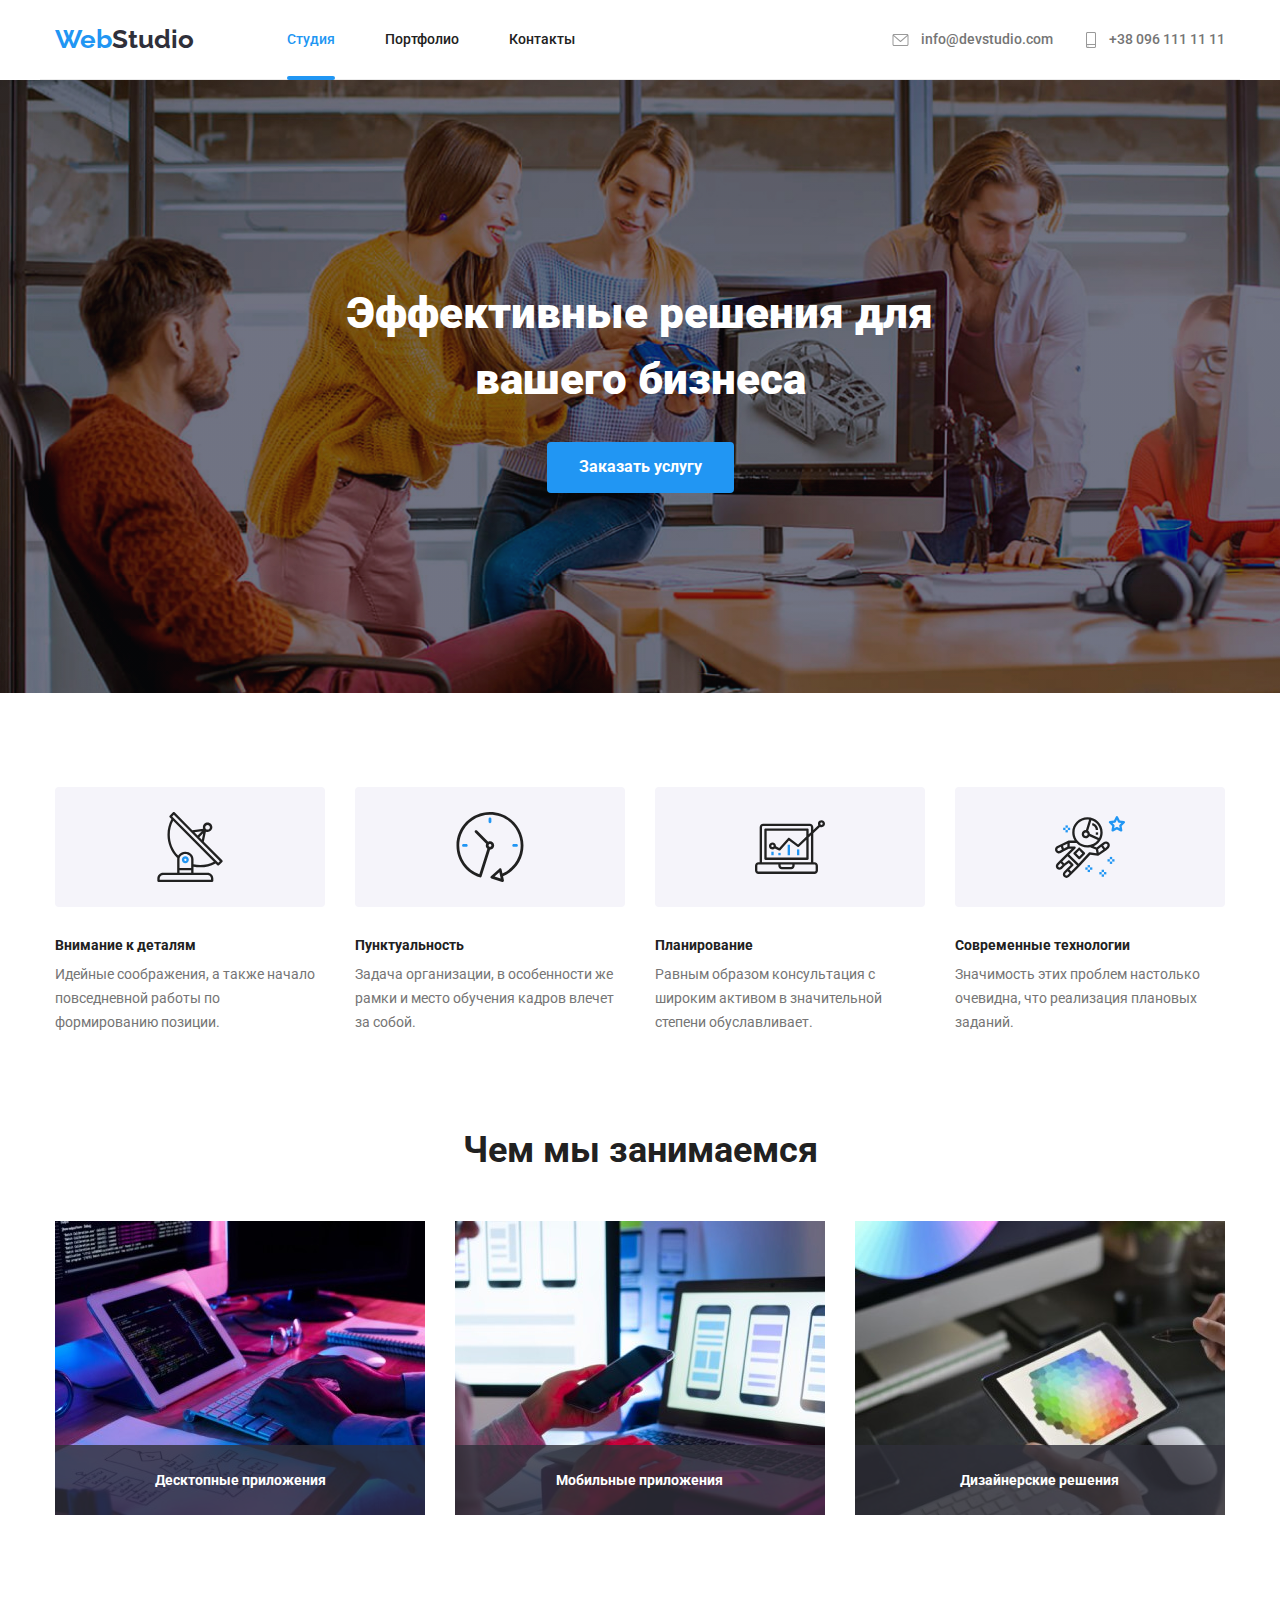
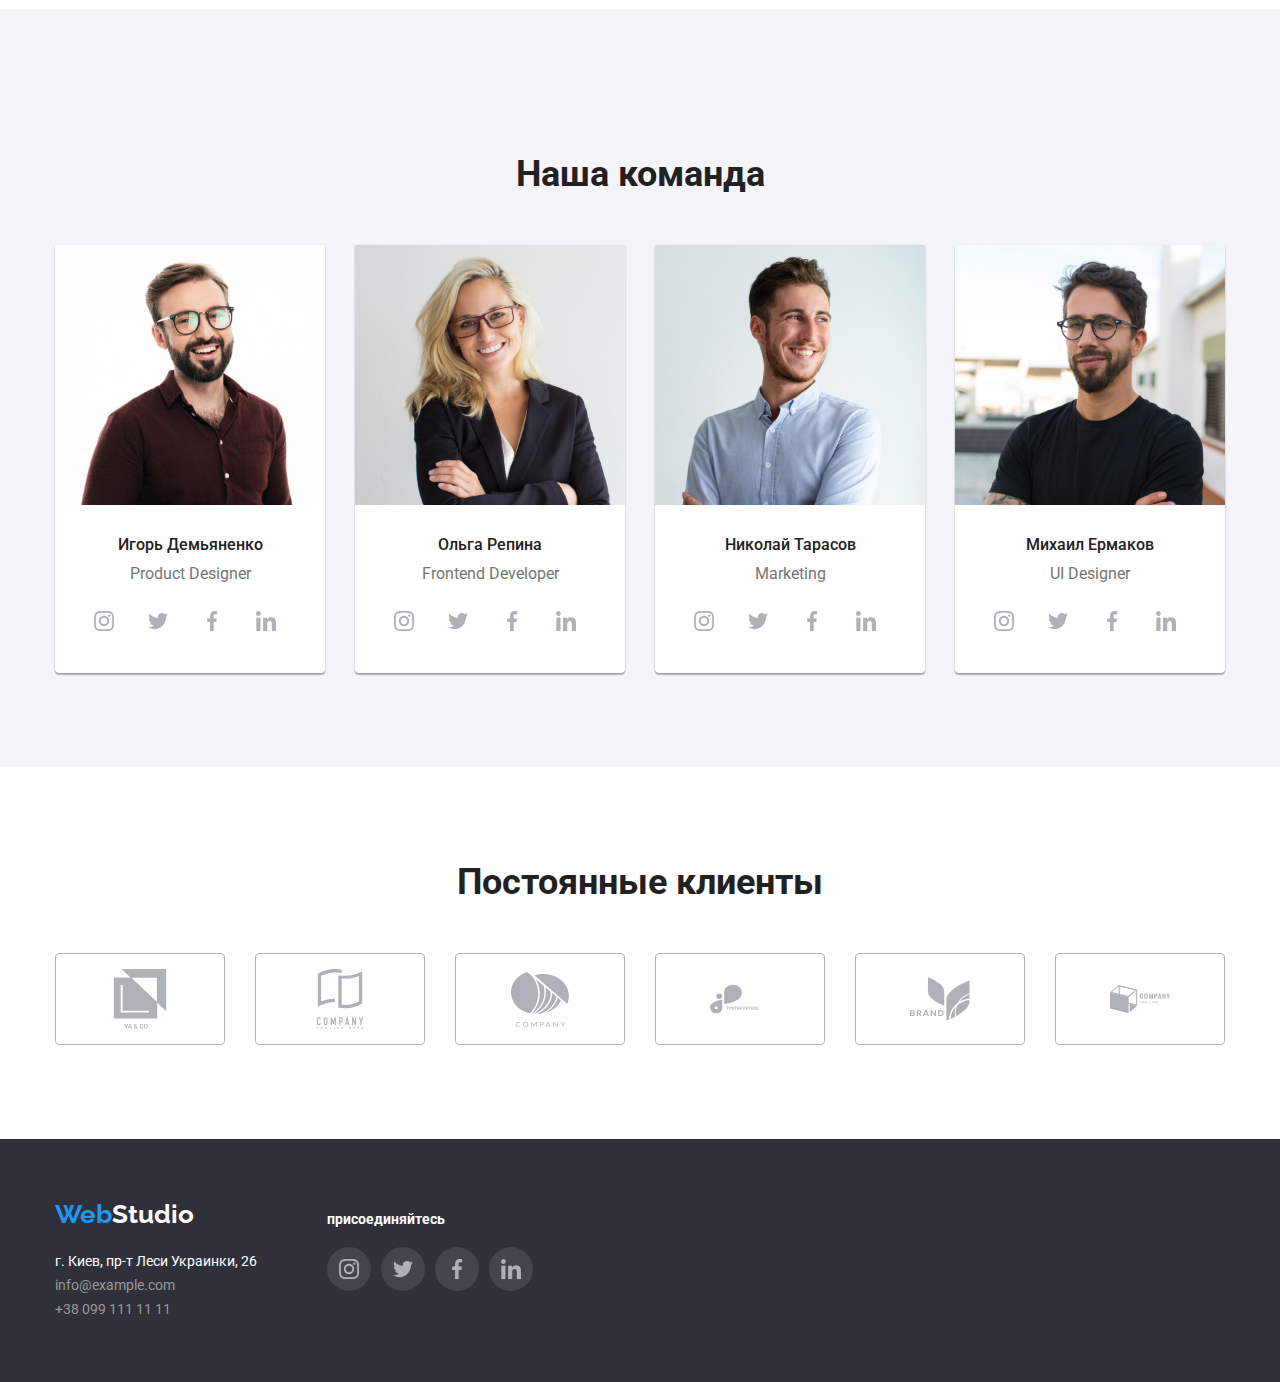
==== index.html @ a68cfd3f "I'm down" ====
<!DOCTYPE html>
<html lang="ru">
  <head>
    <title>WebStudio</title>
    <meta charset="utf-8" />
    <link
      href="https://fonts.googleapis.com/css2?family=Raleway:wght@700&family=Roboto:wght@400;500;700;900&display=swap"
      rel="stylesheet"
    />
    <link
      rel="stylesheet"
      href="https://cdnjs.cloudflare.com/ajax/libs/modern-normalize/1.1.0/modern-normalize.css"
      integrity="sha512-Y0MM+V6ymRKN2zStTqzQ227DWhhp4Mzdo6gnlRnuaNCbc+YN/ZH0sBCLTM4M0oSy9c9VKiCvd4Jk44aCLrNS5Q=="
      crossorigin="anonymous"
      referrerpolicy="no-referrer"
    />
    <link rel="stylesheet" href="css/styles.css" />
  </head>
  <body>
    <header>
      <div class="container header-bot-line">
        <div class="header-top-container">
          <a href="index.html" class="header-top-logo"
            ><span class="logo1">Web</span><span class="logo2">Studio</span></a
          >
          <nav class="header-top-nav">
            <ul class="menu-box center">
              <li class="menu-pad">
                <a href="index.html" class="menu2">Студия</a>
              </li>
              <li class="menu-pad">
                <a href="portfolio.html" class="menu1">Портфолио</a>
              </li>
              <li class="menu-pad">
                <a href="3.html" class="menu1">Контакты</a>
              </li>
            </ul>
          </nav>
          <div class="header-con">
            <a href=" " class="contact1 contact-pos">
              <svg class="mail-icon" width="21px" height="16px">
                <use href="./images/sprite.svg#envelope"></use>
              </svg>
              info@devstudio.com</a
            >
            <a href=" " class="contact1">
              <svg class="mail-icon" width="16px" height="24px">
                <use href="./images/sprite.svg#smartphone"></use>
              </svg>
              +38 096 111 11 11</a
            >
          </div>
        </div>
      </div>
    </header>
    <main>
      <section class="section title-bg">
        <div class="container">
          <div class="title-box center">
            <h1 class="title">Эффективные решения для вашего бизнеса</h1>
            <button type="button" class="button1" data-modal-open>
              Заказать услугу
            </button>
          </div>
        </div>
      </section>
      <section class="section feature-section">
        <div class="container">
          <ul class="feature-box center">
            <li class="feature">
              <div class="feature-icon-box">
                <svg class="feature-icon">
                  <use href="./images/sprite.svg#antenna"></use>
                </svg>
              </div>
              <h3 class="feature-title">Внимание к деталям</h3>
              <p class="feature-subtitle">
                Идейные соображения, а также начало повседневной работы по
                формированию позиции.
              </p>
            </li>
            <li class="feature">
              <div class="feature-icon-box">
                <svg class="feature-icon">
                  <use href="./images/sprite.svg#clock"></use>
                </svg>
              </div>
              <h3 class="feature-title">Пунктуальность</h3>
              <p class="feature-subtitle">
                Задача организации, в особенности же рамки и место обучения
                кадров влечет за собой.
              </p>
            </li>
            <li class="feature">
              <div class="feature-icon-box">
                <svg class="feature-icon">
                  <use href="./images/sprite.svg#diagram"></use>
                </svg>
              </div>
              <h3 class="feature-title">Планирование</h3>
              <p class="feature-subtitle">
                Равным образом консультация с широким активом в значительной
                степени обуславливает.
              </p>
            </li>
            <li class="feature">
              <div class="feature-icon-box">
                <svg class="feature-icon">
                  <use href="./images/sprite.svg#astronaut"></use>
                </svg>
              </div>
              <h3 class="feature-title">Современные технологии</h3>
              <p class="feature-subtitle">
                Значимость этих проблем настолько очевидна, что реализация
                плановых заданий.
              </p>
            </li>
          </ul>
        </div>
      </section>
      <section class="section subject-section">
        <div class="container">
          <h2 class="subject">Чем мы занимаемся</h2>
          <ul class="subject-box center">
            <li class="subject-img">
              <img
                src="images/programer.jpg"
                class="subject-size"
                alt="close up image programer working his desk office"
              />
              <div class="subject-img-box">
                <h3 class="subject-img-name">Десктопные приложения</h3>
              </div>
            </li>
            <li class="subject-img">
              <img
                src="images/interface.jpg"
                class="subject-size"
                alt="web ui designers are developing application smartphones team creators is working interface mobile phones"
              />
              <div class="subject-img-box">
                <h3 class="subject-img-name">Мобильные приложения</h3>
              </div>
            </li>
            <li class="subject-img">
              <img
                src="images/tablet.jpg"
                class="subject-size"
                alt="creative artist web design with working colour selection graphic tablet"
              />
              <div class="subject-img-box">
                <h3 class="subject-img-name">Дизайнерские решения</h3>
              </div>
            </li>
          </ul>
        </div>
      </section>
      <section class="section team-bg">
        <div class="container">
          <h2 class="title-team">Наша команда</h2>
          <ul class="team-box">
            <li class="team">
              <img
                src="images/product.jpg"
                width="270"
                height="260"
                alt="Product Designer"
              />
              <div class="team-text-position">
                <h3 class="team-title">Игорь Демьяненко</h3>
                <p class="team-subtitle">Product Designer</p>
                <ul class="team-a-position">
                  <li>
                    <a href="" class="team-a-border">
                      <svg class="team-a-icon" width="20px" height="20px">
                        <use href="./images/sprite.svg#instagram"></use>
                      </svg>
                    </a>
                  </li>
                  <li>
                    <a href="" class="team-a-border">
                      <svg class="team-a-icon" width="20px" height="20px">
                        <use href="./images/sprite.svg#twitter"></use>
                      </svg>
                    </a>
                  </li>
                  <li>
                    <a href="" class="team-a-border">
                      <svg class="team-a-icon" width="20px" height="20px">
                        <use href="./images/sprite.svg#facebook"></use>
                      </svg>
                    </a>
                  </li>
                  <li>
                    <a href="" class="team-a-border">
                      <svg class="team-a-icon" width="20px" height="20px">
                        <use href="./images/sprite.svg#linkedin"></use>
                      </svg>
                    </a>
                  </li>
                </ul>
              </div>
            </li>
            <li class="team">
              <img
                src="images/developer.jpg"
                width="270"
                height="260"
                alt="Frontend Developer"
              />
              <div class="team-text-position">
                <h3 class="team-title">Ольга Репина</h3>
                <p class="team-subtitle">Frontend Developer</p>
                <ul class="team-a-position">
                  <li>
                    <a href="" class="team-a-border">
                      <svg class="team-a-icon" width="20px" height="20px">
                        <use href="./images/sprite.svg#instagram"></use>
                      </svg>
                    </a>
                  </li>
                  <li>
                    <a href="" class="team-a-border">
                      <svg class="team-a-icon" width="20px" height="20px">
                        <use href="./images/sprite.svg#twitter"></use>
                      </svg>
                    </a>
                  </li>
                  <li>
                    <a href="" class="team-a-border">
                      <svg class="team-a-icon" width="20px" height="20px">
                        <use href="./images/sprite.svg#facebook"></use>
                      </svg>
                    </a>
                  </li>
                  <li>
                    <a href="" class="team-a-border">
                      <svg class="team-a-icon" width="20px" height="20px">
                        <use href="./images/sprite.svg#linkedin"></use>
                      </svg>
                    </a>
                  </li>
                </ul>
              </div>
            </li>
            <li class="team">
              <img
                src="images/marketing.jpg"
                width="270"
                height="260"
                alt="Marketing"
              />
              <div class="team-text-position">
                <h3 class="team-title">Николай Тарасов</h3>
                <p class="team-subtitle">Marketing</p>
                <ul class="team-a-position">
                  <li>
                    <a href="" class="team-a-border">
                      <svg class="team-a-icon" width="20px" height="20px">
                        <use href="./images/sprite.svg#instagram"></use>
                      </svg>
                    </a>
                  </li>
                  <li>
                    <a href="" class="team-a-border">
                      <svg class="team-a-icon" width="20px" height="20px">
                        <use href="./images/sprite.svg#twitter"></use>
                      </svg>
                    </a>
                  </li>
                  <li>
                    <a href="" class="team-a-border">
                      <svg class="team-a-icon" width="20px" height="20px">
                        <use href="./images/sprite.svg#facebook"></use>
                      </svg>
                    </a>
                  </li>
                  <li>
                    <a href="" class="team-a-border">
                      <svg class="team-a-icon" width="20px" height="20px">
                        <use href="./images/sprite.svg#linkedin"></use>
                      </svg>
                    </a>
                  </li>
                </ul>
              </div>
            </li>
            <li class="team">
              <img
                src="images/designer.jpg"
                width="270"
                height="260"
                alt="UI Designer"
              />
              <div class="team-text-position">
                <h3 class="team-title">Михаил Ермаков</h3>
                <p class="team-subtitle">UI Designer</p>
                <ul class="team-a-position">
                  <li>
                    <a href="" class="team-a-border">
                      <svg class="team-a-icon" width="20px" height="20px">
                        <use href="./images/sprite.svg#instagram"></use>
                      </svg>
                    </a>
                  </li>
                  <li>
                    <a href="" class="team-a-border">
                      <svg class="team-a-icon" width="20px" height="20px">
                        <use href="./images/sprite.svg#twitter"></use>
                      </svg>
                    </a>
                  </li>
                  <li>
                    <a href="" class="team-a-border">
                      <svg class="team-a-icon" width="20px" height="20px">
                        <use href="./images/sprite.svg#facebook"></use>
                      </svg>
                    </a>
                  </li>
                  <li>
                    <a href="" class="team-a-border">
                      <svg class="team-a-icon" width="20px" height="20px">
                        <use href="./images/sprite.svg#linkedin"></use>
                      </svg>
                    </a>
                  </li>
                </ul>
              </div>
            </li>
          </ul>
        </div>
      </section>
      <section class="section">
        <div class="container">
          <h2 class="client-title">Постоянные клиенты</h2>
          <ul class="client-a-position">
            <li>
              <a href="" class="client-a-border">
                <svg class="client-a-icon" width="106px" height="60px">
                  <use href="./images/sprite.svg#ya"></use>
                </svg>
              </a>
            </li>
            <li>
              <a href="" class="client-a-border">
                <svg class="client-a-icon" width="106px" height="60px">
                  <use href="./images/sprite.svg#tagline-here"></use>
                </svg>
              </a>
            </li>
            <li>
              <a href="" class="client-a-border">
                <svg class="client-a-icon" width="106px" height="60px">
                  <use href="./images/sprite.svg#company"></use>
                </svg>
              </a>
            </li>
            <li>
              <a href="" class="client-a-border">
                <svg class="client-a-icon" width="106px" height="60px">
                  <use href="./images/sprite.svg#foster"></use>
                </svg>
              </a>
            </li>
            <li>
              <a href="" class="client-a-border">
                <svg class="client-a-icon" width="106px" height="60px">
                  <use href="./images/sprite.svg#brand"></use>
                </svg>
              </a>
            </li>
            <li>
              <a href="" class="client-a-border">
                <svg class="client-a-icon" width="106px" height="60px">
                  <use href="./images/sprite.svg#tagline"></use>
                </svg>
              </a>
            </li>
          </ul>
        </div>
      </section>
    </main>
    <footer>
      <div class="container">
        <div class="footer-bot-container">
          <div class="footerl-logo-adre">
            <a href="index.html" class="footer-bot-logo"
              ><span class="logo3">Web</span
              ><span class="logo4">Studio</span></a
            >
            <address class="address">
              <p>г. Киев, пр-т Леси Украинки, 26</p>
              <a href=" " class="contact2" lang="eu">info@example.com</a>
              <a href=" " class="contact2">+38 099 111 11 11</a>
            </address>
          </div>
          <div class="fopter-social">
            <h2 class="footer-social-head">присоединяйтесь</h2>
            <ul class="footer-social-position">
              <li>
                <a href="" class="footer-social-border">
                  <svg class="footer-social-icon" width="20px" height="20px">
                    <use href="./images/sprite.svg#instagram"></use>
                  </svg>
                </a>
              </li>
              <li>
                <a href="" class="footer-social-border">
                  <svg class="footer-social-icon" width="20px" height="20px">
                    <use href="./images/sprite.svg#twitter"></use>
                  </svg>
                </a>
              </li>
              <li>
                <a href="" class="footer-social-border">
                  <svg class="footer-social-icon" width="20px" height="20px">
                    <use href="./images/sprite.svg#facebook"></use>
                  </svg>
                </a>
              </li>
              <li>
                <a href="" class="footer-social-border">
                  <svg class="footer-social-icon" width="20px" height="20px">
                    <use href="./images/sprite.svg#linkedin"></use>
                  </svg>
                </a>
              </li>
            </ul>
          </div>
        </div>
      </div>
    </footer>
    <div class="backdrop is-hidden" data-modal>
      <div class="modal">
        <button type="button" class="close-btn" data-modal-close>
          <svg width="18" height="18">
            <use href="./images/sprite.svg#close-icon"></use>
          </svg>
        </button>
      </div>
    </div>

    <script src="./js/modal.js"></script>
  </body>
</html>
---- css/styles.css ----
/* ===================START GLOBAL============================================================================ */
:root {
  --normal-color: #212121;
  --description-color: #757575;
  --active-1-color: #2196f3;
  --active-2-color: #188ce8;
  --background-color: #2f303a;
  --contact-color: #999999;
  --white-text-color: #ffffff;
  --top-line-color: #ececec;
  --bg-team-color: #f5f4fa;
  --bg-card-port-color: solid #eeeeee;
  --icon-color-1: #afb1b8;
  --icon-color-2: rgba(255, 255, 255, 0.1);
}

.container {
  width: 1200px;
  padding-left: 15px;
  padding-right: 15px;
  margin-left: auto;
  margin-right: auto;
}

.sprite-color {
  fill: var(--active-1-color);
}

.section {
  padding-top: 94px;
  padding-bottom: 94px;
}

body {
  font-family: "Roboto";
  color: var(--normal-color);
}

ul {
  list-style-type: none;
  padding: 0;
  margin: 0;
}

h1,
h2,
h3 {
  margin-top: 0;
  margin-bottom: 0;
  margin-right: 0;
}

p {
  margin-top: 0;
  margin-bottom: 0;
}

.center {
  justify-content: center;
}

img {
  display: block;
  max-width: 100%;
  height: auto;
}

/* ===================END GLOBAL============================================================================ */
/* ===================START HEADER============================================================================ */

.header-bot-line {
  border-bottom: 1px solid var(--top-line-color);
}

.logo1 {
  font-family: "Raleway";
  font-weight: 700;
  font-size: 26px;
  line-height: 1.2;
  color: var(--active-1-color);
  display: inline-block;
}

.logo2 {
  font-family: "Raleway";
  font-weight: 700;
  font-size: 26px;
  line-height: 1.2;
  color: var(--background-color);
  display: inline-block;
}

.logo2:visited {
  color: var(--background-color);
}

header {
  font-weight: 500;
  font-size: 14px;
  line-height: 1.2;
}

.header-top-container {
  display: flex;
  align-items: center;
  justify-content: flex-start;
  padding-top: 24px;
  padding-bottom: 24px;
}

.header-top-logo {
  display: flex;
  align-items: center;
  justify-content: flex-start;
  text-decoration: none;
}

.header-top-nav {
  display: flex;
  align-items: center;
  justify-content: flex-start;
  margin-left: 93px;
}

.header-con {
  display: flex;
  align-items: center;
  margin-left: auto;
}

.logo-box {
  border: 2px;
  width: 145;
  height: 31;
}

.menu-box {
  display: flex;
  list-style: none;
  margin-left: auto;
  margin-right: auto;
}

.menu-pad {
  margin-right: 50px;
}

.menu1 {
  text-decoration: none;
  color: var(--normal-color);
  transition: 250ms cubic-bezier(0.4, 0, 0.2, 1);
}

.menu2 {
  text-decoration: none;
  color: var(--active-1-color);
}

.menu2::after {
  display: block;
  content: "";
  position: absolute;
  margin-top: 28px;
  width: 48px;
  height: 4px;
  border-radius: 2px;
  flex-shrink: 0;
  background-color: var(--active-1-color);
}

.menu3 {
  text-decoration: none;
  color: var(--active-1-color);
}

.menu3::after {
  display: block;
  content: "";
  position: absolute;
  margin-top: 28px;
  width: 78px;
  height: 4px;
  border-radius: 2px;
  flex-shrink: 0;
  background-color: var(--active-1-color);
}

.mail-icon {
  fill: var(--contact-color);
  margin-right: 10px;
  margin-bottom: 2px;
  margin-top: 2px;
}

.contact1 {
  display: flex;
  justify-content: center;
  align-items: center;
  font-weight: 500;
  font-size: 14px;
  line-height: 1.2;
  text-decoration: none;
  color: var(--description-color);
  margin-left: auto;
  transition: 250ms cubic-bezier(0.4, 0, 0.2, 1);
}

.contact-pos {
  margin-right: 30px;
}

.contact1:focus,
.contact1:hover {
  color: var(--active-1-color);
}

.contact1:focus .mail-icon,
.contact1:hover .mail-icon {
  fill: var(--active-1-color);
}

.menu1:hover,
.menu1:focus {
  color: var(--active-1-color);
}

/* ===================END HEADER============================================================================ */
/* ===================START TITLE============================================================================ */

.title-bg {
  background-color: var(--background-color);
  background-image: linear-gradient(
      rgba(25, 28, 38, 0.2),
      rgba(25, 28, 38, 0.2)
    ),
    url("../images/title-bg.jpg");
  background-size: cover;
  padding-top: 200px;
  padding-bottom: 200px;
}

button {
  cursor: pointer;
  outline: 0;
  border-radius: 4px;
  border-width: 0;
}
.button1 {
  font-weight: 700;
  font-size: 16px;
  line-height: 1.9;
  color: var(--white-text-color);
  background-color: var(--active-1-color);
  padding: 10px 32px;
  transition: 250ms cubic-bezier(0.4, 0, 0.2, 1);
}

.button1:hover,
.button1:focus {
  color: var(--white-text-color);
  background: var(--active-2-color);
  outline: 0;
}

.title {
  font-weight: 900;
  font-size: 44px;
  line-height: 1.5;
  text-align: center;
  color: var(--white-text-color);
  margin-bottom: 30px;
  text-transform: none;
}

.title-box {
  list-style: none;
  text-align: center;
  width: 700px;
  margin-right: auto;
  margin-left: auto;
}

/* ===================END TITLE============================================================================ */
/* ===================START FEATURE============================================================================ */

.feature-box {
  display: flex;
  flex-wrap: wrap;
  list-style: none;
  margin-left: -30px;
  margin-top: -30px;
}

.feature {
  flex-basis: calc((100% - 10px) / 5);
  margin-left: 30px;
  margin-top: 30px;
  border: 1px;
}

.feature-title {
  text-transform: initial;
  border: 1px;
  font-weight: 700;
  font-size: 14px;
  line-height: 1.2;
  margin-bottom: 10px;
}

.feature-subtitle {
  border: 1px;
  font-size: 14px;
  line-height: 1.7;
  color: var(--description-color);
}

.feature-icon-box {
  display: flex;
  justify-content: center;
  align-items: center;
  width: 270px;
  height: 120px;
  background: var(--bg-team-color);
  border-radius: 4px;
  margin-bottom: 30px;
}

.feature-icon {
  width: 70;
  height: 70px;
}

.feature-section {
  padding-bottom: 47px;
}

/* ===================END FEATURE============================================================================ */
/* ===================START IMG WORK============================================================================ */

.subject {
  font-weight: 700;
  font-size: 36px;
  line-height: 1.17;
  text-align: center;
  margin-bottom: 50px;
}

.subject-section {
  padding-top: 47px;
}

.subject-box {
  display: flex;
  flex-wrap: wrap;
  list-style: none;
  margin-left: -30px;
  margin-top: -30px;
}

.subject-img {
  position: relative;
  flex-basis: calc((100% - 90px) / 3);
  margin-left: 30px;
  margin-top: 30px;
}

.subject-img-box {
  position: absolute;
  left: 0;
  bottom: 0;
  width: 100%;
  height: 70px;
  text-align: center;
  background-color: rgba(47, 48, 58, 0.8);
}

.subject-img-name {
  font-weight: 700;
  font-size: 14px;
  line-height: 1.17;
  color: var(--white-text-color);
  margin-top: 27px;
  width: 205;
  height: 16px;
}

.subject-size {
  margin-right: 30px;
}

/* ===================END IMG WORK============================================================================ */
/* ===================START TEAM============================================================================ */

.title-team {
  font-weight: 700;
  font-size: 36px;
  line-height: 1.17;
  text-align: center;
  padding: 50px;
}

.team-bg {
  background-color: var(--bg-team-color);
}

.team-box {
  display: flex;
  flex-wrap: wrap;
  list-style: none;
  margin-left: -30px;
  margin-top: -30px;
}

.team {
  flex-basis: calc((100% - 120px) / 4);
  margin-left: 30px;
  margin-top: 30px;
}

.team-title {
  font-size: 16px;
  font-weight: 500;
  line-height: 1.2;
  margin-bottom: 10px;
}

.team-text-position {
  text-align: center;
  margin-top: 30px;
  margin-bottom: 30px;
}

.team-subtitle {
  font-size: 16px;
  line-height: 1.2;
  color: var(--description-color);
}

.team-box .team {
  display: block;
  border: 1px;
  width: 270px;
  height: 428px;
  box-shadow: 0px 1px 3px rgba(0, 0, 0, 0.12), 0px 1px 1px rgba(0, 0, 0, 0.14),
    0px 2px 1px rgba(0, 0, 0, 0.2);
  border-radius: 0px 0px 4px 4px;
  background-color: var(--white-text-color);
}

.team-a-position {
  display: flex;
  justify-content: center;
  margin-top: 16px;
}

.team-a-border {
  display: flex;
  justify-content: center;
  align-items: center;
  border-radius: 50%;
  width: 44px;
  height: 44px;
  background-color: var(--white-text-color);
  margin-right: 10px;
  transition: 250ms cubic-bezier(0.4, 0, 0.2, 1);
}

.team-a-icon {
  fill: var(--icon-color-1);
}

.team-a-border:hover,
.team-a-border:focus {
  background-color: var(--active-1-color);
}

.team-a-border:hover .team-a-icon,
.team-a-border:focus .team-a-icon {
  fill: var(--white-text-color);
}

/* ===================END TEAM============================================================================ */
/* ===================START CLIENTS============================================================================ */

.client-title {
  font-weight: 700;
  font-size: 36px;
  line-height: 1.17;
  text-align: center;
  color: var(--normal-color);
  margin-bottom: 50px;
}

.client-a-position {
  display: flex;
  flex-wrap: wrap;
  list-style: none;
  justify-content: space-between;
  margin-right: -30px;
}

.client-a-border {
  display: flex;
  justify-content: center;
  align-items: center;
  border-radius: 4px;
  width: 170px;
  height: 92px;
  border: 1px solid var(--icon-color-1);
  margin-right: 30px;
  transition: 250ms cubic-bezier(0.4, 0, 0.2, 1);
}

.client-a-icon {
  fill: var(--icon-color-1);
}

.client-a-border:hover,
.client-a-border:focus {
  border: 1px solid var(--active-1-color);
}

.client-a-border:hover .client-a-icon,
.client-a-border:focus .client-a-icon {
  fill: var(--active-1-color);
}

/* ===================END CLIENTS============================================================================ */
/* ===================START PORTFOLIO============================================================================ */

.button2 {
  font-size: 16px;
  font-weight: 500;
  line-height: 1.6;
  flex-basis: calc((100% - 90px) / 5);
  margin-left: 8px;
  background-color: var(--bg-team-color);
  border-radius: 4px;
  padding: 6px 22px;
  transition: 250ms cubic-bezier(0.4, 0, 0.2, 1);
}

.button-box-portfolio {
  display: flex;
  flex-wrap: wrap;
  list-style: none;
  justify-content: center;
  margin-left: -8px;
  margin-bottom: 50px;
}

.button2:hover,
.button2:focus {
  color: var(--white-text-color);
  background: var(--active-1-color);
  box-shadow: 0px 3px 1px rgba(0, 0, 0, 0.1), 0px 1px 2px rgba(0, 0, 0, 0.08),
    0px 2px 2px rgba(0, 0, 0, 0.12);
}

.project-box {
  display: flex;
  flex-wrap: wrap;
  list-style: none;
  margin-left: -30px;
  margin-top: -30px;
}

.project {
  flex-basis: calc((100% - 90px) / 3);
  margin-left: 30px;
  margin-top: 30px;
  transition: 250ms cubic-bezier(0.4, 0, 0.2, 1);
}

.project:hover {
  box-shadow: 0px 1px 1px rgba(0, 0, 0, 0.12), 0px 4px 4px rgba(0, 0, 0, 0.06),
    1px 4px 6px rgba(0, 0, 0, 0.16);
}

.border-text-project {
  border-left: 1px var(--bg-card-port-color);
  border-right: 1px var(--bg-card-port-color);
  border-bottom: 1px var(--bg-card-port-color);
  box-sizing: border-box;
}

.project-text-pos {
  margin-bottom: 20px;
  margin-left: 24px;
  margin-bottom: 20px;
  padding-top: 20px;
}

.project-title {
  font-weight: 700;
  font-size: 18px;
  line-height: 2;
}

.project-subtitle {
  font-size: 16px;
  line-height: 1.9;
  color: var(--description-color);
}

.box-overlay {
  position: relative;
  top: 0;
  left: 0;
  overflow: hidden;
  width: 100%;
  height: 294px;
  transition: 250ms cubic-bezier(0.4, 0, 0.2, 1);
}

.overlay {
  position: absolute;
  top: 0;
  left: 0;
  width: 100%;
  height: 294px;
  background-color: rgba(33, 150, 243, 0.9);
  transform: translatey(100%);
  transition: transform 250ms cubic-bezier(0.4, 0, 0.2, 1);
}

.project-text-overlay {
  font-weight: 400;
  font-size: 18px;
  line-height: 1.56;
  color: var(--white-text-color);
  padding: 63px 24px;
}

.box-overlay:hover .overlay,
.box-overlay:focus .overlay {
  transform: translatey(0);
}

.project:hover .overlay,
.project:focus .overlay {
  transform: translatey(0);
}

/* ===================END PORTFOLIO============================================================================ */
/* ===================START FOOTER============================================================================ */

footer {
  font-size: 14px;
  line-height: 1.7;
  color: var(--white-text-color);
  position: absolute;
  background: var(--background-color);
  left: 0px;
  right: 0px;
}

.footer-bot-container {
  display: flex;
  justify-content: flex-start;
  padding-top: 60px;
  padding-bottom: 60px;
}

.footer-bot {
  position: relative;
  display: flex;
}

.footer-bot-logo {
  display: flex;
  align-items: center;
  justify-content: flex-start;
  text-decoration: none;
  margin-bottom: 20px;
}

.footer-bot-adre {
  display: flex;
  align-items: center;
  justify-content: flex-start;
  text-decoration: none;
}

.logo3 {
  font-family: "Raleway";
  font-weight: 700;
  font-size: 26px;
  line-height: 1.2;
  color: var(--active-1-color);
  text-decoration: none;
  display: inline-block;
}

.logo4 {
  font-family: "Raleway";
  font-weight: 700;
  font-size: 26px;
  line-height: 1.2;
  text-decoration: none;
  display: inline-block;
  color: var(--white-text-color);
}

.contact2 {
  font-size: 14px;
  line-height: 1.7;
  text-decoration: none;
  color: var(--contact-color);
}

.contact2:focus,
.contact2:hover {
  color: var(--active-1-color);
}

.address {
  font-style: normal;
  display: flex;
  justify-content: flex-start;
  flex-direction: column;
}

.fopter-social {
  margin-left: 70px;
}

.footer-social-head {
  font-weight: 700;
  font-size: 14px;
  line-height: 1.17;
  color: var(--white-text-color);
  margin-top: 12px;
  margin-bottom: 20px;
}

.footer-social-position {
  display: flex;
  justify-content: center;
}

.footer-social-border {
  display: flex;
  justify-content: center;
  align-items: center;
  border-radius: 50%;
  width: 44px;
  height: 44px;
  background-color: var(--icon-color-2);
  margin-right: 10px;
  transition: 250ms cubic-bezier(0.4, 0, 0.2, 1);
}

.footer-social-icon {
  fill: var(--icon-color-1);
}

.footer-social-border:hover,
.footer-social-border:focus {
  background-color: var(--active-1-color);
}

.footer-social-border:hover .footer-social-icon,
.footer-social-border:focus .footer-social-icon {
  fill: var(--white-text-color);
}

/* ===================END FOOTER============================================================================ */

.backdrop {
  position: fixed;
  top: 0;
  left: 0;
  z-index: 100;
  width: 100%;
  height: 100%;
  background-color: rgba(0, 0, 0, 0.5);

  transition: opacity 250ms cubic-bezier(0.4, 0, 0.2, 1),
    visibility 250ms cubic-bezier(0.4, 0, 0.2, 1);
}

.backdrop.is-hidden {
  opacity: 0;
  visibility: hidden;
  pointer-events: none;
}

.modal {
  position: absolute;
  top: 50%;
  left: 50%;
  transform: translate(-50%, -50%);
  width: 528px;
  height: 580px;
  background-color: #ffffff;
}

.close-btn {
  position: absolute;
  display: flex;
  justify-content: center;
  align-items: center;
  top: 8px;
  right: 8px;
  width: 30px;
  height: 30px;
  border-radius: 50%;
  border: 1px solid rgba(0, 0, 0, 0.1);
  background-color: transparent;
  cursor: pointer;
  padding: 0;
}
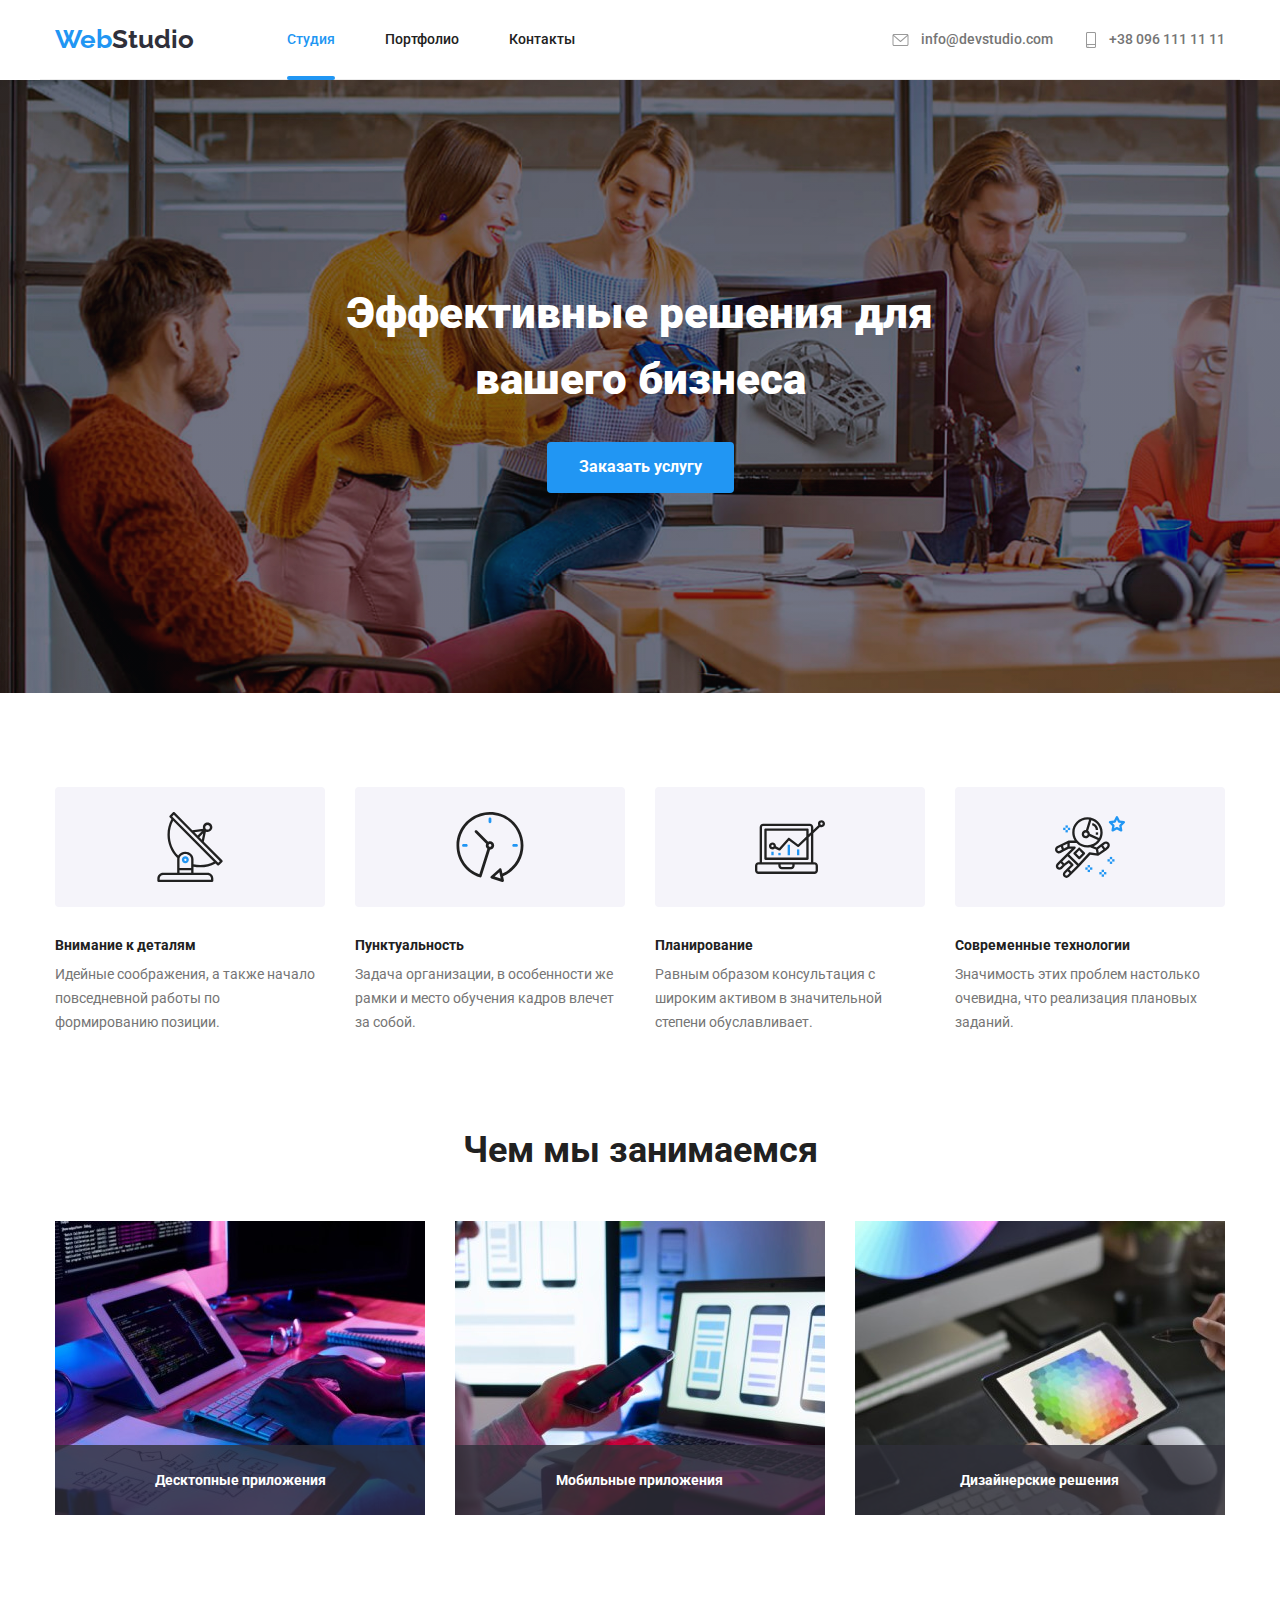
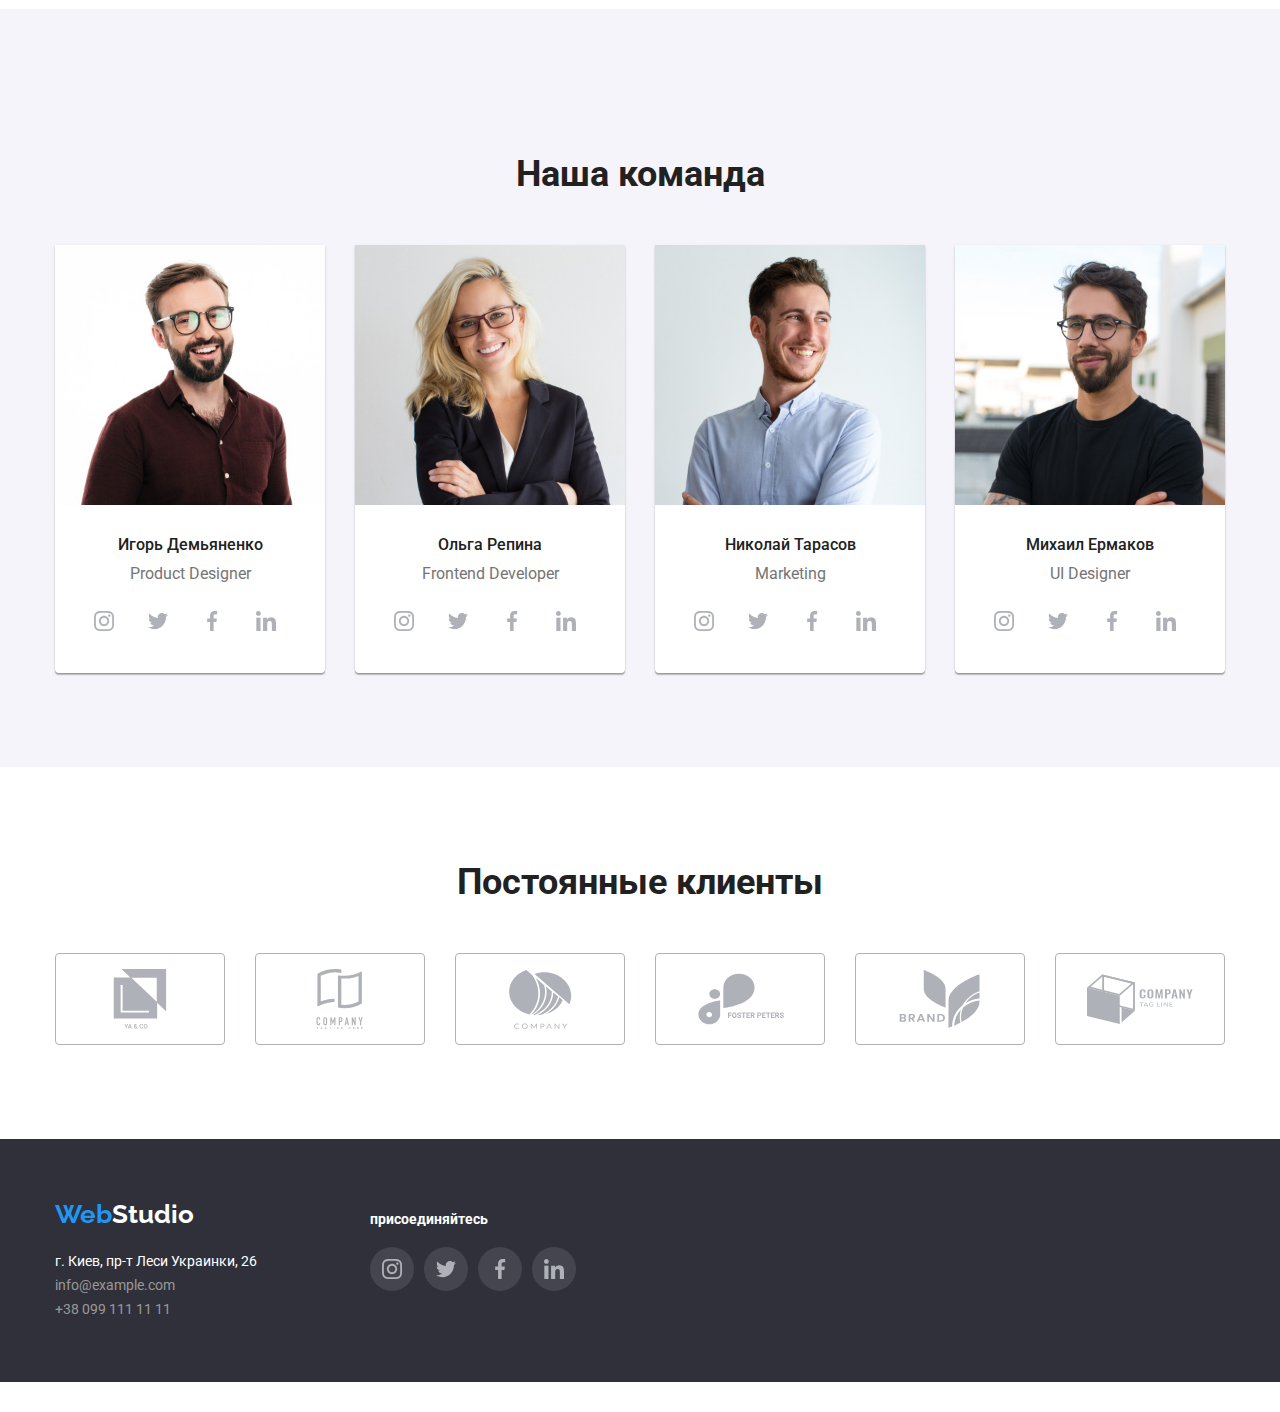
==== commit bad61ca3: "lvuo" ====
--- a/index.html
+++ b/index.html
@@ -31,7 +31,7 @@
               <li class="menu-pad">
                 <a href="portfolio.html" class="menu1">Портфолио</a>
               </li>
-              <li class="menu-pad">
+              <li>
                 <a href="3.html" class="menu1">Контакты</a>
               </li>
             </ul>
@@ -170,28 +170,28 @@
                 <h3 class="team-title">Игорь Демьяненко</h3>
                 <p class="team-subtitle">Product Designer</p>
                 <ul class="team-a-position">
-                  <li>
+                  <li class="team-a-icon-pos">
                     <a href="" class="team-a-border">
                       <svg class="team-a-icon" width="20px" height="20px">
                         <use href="./images/sprite.svg#instagram"></use>
                       </svg>
                     </a>
                   </li>
-                  <li>
+                  <li class="team-a-icon-pos">
                     <a href="" class="team-a-border">
                       <svg class="team-a-icon" width="20px" height="20px">
                         <use href="./images/sprite.svg#twitter"></use>
                       </svg>
                     </a>
                   </li>
-                  <li>
+                  <li class="team-a-icon-pos">
                     <a href="" class="team-a-border">
                       <svg class="team-a-icon" width="20px" height="20px">
                         <use href="./images/sprite.svg#facebook"></use>
                       </svg>
                     </a>
                   </li>
-                  <li>
+                  <li class="team-a-icon-pos">
                     <a href="" class="team-a-border">
                       <svg class="team-a-icon" width="20px" height="20px">
                         <use href="./images/sprite.svg#linkedin"></use>
@@ -212,28 +212,28 @@
                 <h3 class="team-title">Ольга Репина</h3>
                 <p class="team-subtitle">Frontend Developer</p>
                 <ul class="team-a-position">
-                  <li>
+                  <li class="team-a-icon-pos">
                     <a href="" class="team-a-border">
                       <svg class="team-a-icon" width="20px" height="20px">
                         <use href="./images/sprite.svg#instagram"></use>
                       </svg>
                     </a>
                   </li>
-                  <li>
+                  <li class="team-a-icon-pos">
                     <a href="" class="team-a-border">
                       <svg class="team-a-icon" width="20px" height="20px">
                         <use href="./images/sprite.svg#twitter"></use>
                       </svg>
                     </a>
                   </li>
-                  <li>
+                  <li class="team-a-icon-pos">
                     <a href="" class="team-a-border">
                       <svg class="team-a-icon" width="20px" height="20px">
                         <use href="./images/sprite.svg#facebook"></use>
                       </svg>
                     </a>
                   </li>
-                  <li>
+                  <li class="team-a-icon-pos">
                     <a href="" class="team-a-border">
                       <svg class="team-a-icon" width="20px" height="20px">
                         <use href="./images/sprite.svg#linkedin"></use>
@@ -254,28 +254,28 @@
                 <h3 class="team-title">Николай Тарасов</h3>
                 <p class="team-subtitle">Marketing</p>
                 <ul class="team-a-position">
-                  <li>
+                  <li class="team-a-icon-pos">
                     <a href="" class="team-a-border">
                       <svg class="team-a-icon" width="20px" height="20px">
                         <use href="./images/sprite.svg#instagram"></use>
                       </svg>
                     </a>
                   </li>
-                  <li>
+                  <li class="team-a-icon-pos">
                     <a href="" class="team-a-border">
                       <svg class="team-a-icon" width="20px" height="20px">
                         <use href="./images/sprite.svg#twitter"></use>
                       </svg>
                     </a>
                   </li>
-                  <li>
+                  <li class="team-a-icon-pos">
                     <a href="" class="team-a-border">
                       <svg class="team-a-icon" width="20px" height="20px">
                         <use href="./images/sprite.svg#facebook"></use>
                       </svg>
                     </a>
                   </li>
-                  <li>
+                  <li class="team-a-icon-pos">
                     <a href="" class="team-a-border">
                       <svg class="team-a-icon" width="20px" height="20px">
                         <use href="./images/sprite.svg#linkedin"></use>
@@ -296,28 +296,28 @@
                 <h3 class="team-title">Михаил Ермаков</h3>
                 <p class="team-subtitle">UI Designer</p>
                 <ul class="team-a-position">
-                  <li>
+                  <li class="team-a-icon-pos">
                     <a href="" class="team-a-border">
                       <svg class="team-a-icon" width="20px" height="20px">
                         <use href="./images/sprite.svg#instagram"></use>
                       </svg>
                     </a>
                   </li>
-                  <li>
+                  <li class="team-a-icon-pos">
                     <a href="" class="team-a-border">
                       <svg class="team-a-icon" width="20px" height="20px">
                         <use href="./images/sprite.svg#twitter"></use>
                       </svg>
                     </a>
                   </li>
-                  <li>
+                  <li class="team-a-icon-pos">
                     <a href="" class="team-a-border">
                       <svg class="team-a-icon" width="20px" height="20px">
                         <use href="./images/sprite.svg#facebook"></use>
                       </svg>
                     </a>
                   </li>
-                  <li>
+                  <li class="team-a-icon-pos">
                     <a href="" class="team-a-border">
                       <svg class="team-a-icon" width="20px" height="20px">
                         <use href="./images/sprite.svg#linkedin"></use>
@@ -331,48 +331,72 @@
         </div>
       </section>
       <section class="section">
-        <div class="container">
+        <div class="container client-conteiner">
           <h2 class="client-title">Постоянные клиенты</h2>
           <ul class="client-a-position">
-            <li>
-              <a href="" class="client-a-border">
-                <svg class="client-a-icon" width="106px" height="60px">
-                  <use href="./images/sprite.svg#ya"></use>
-                </svg>
-              </a>
-            </li>
-            <li>
-              <a href="" class="client-a-border">
-                <svg class="client-a-icon" width="106px" height="60px">
-                  <use href="./images/sprite.svg#tagline-here"></use>
-                </svg>
-              </a>
-            </li>
-            <li>
-              <a href="" class="client-a-border">
-                <svg class="client-a-icon" width="106px" height="60px">
-                  <use href="./images/sprite.svg#company"></use>
-                </svg>
-              </a>
-            </li>
-            <li>
-              <a href="" class="client-a-border">
-                <svg class="client-a-icon" width="106px" height="60px">
-                  <use href="./images/sprite.svg#foster"></use>
-                </svg>
-              </a>
-            </li>
-            <li>
-              <a href="" class="client-a-border">
-                <svg class="client-a-icon" width="106px" height="60px">
-                  <use href="./images/sprite.svg#brand"></use>
-                </svg>
-              </a>
-            </li>
-            <li>
-              <a href="" class="client-a-border">
-                <svg class="client-a-icon" width="106px" height="60px">
-                  <use href="./images/sprite.svg#tagline"></use>
+            <li class="client-a-border">
+              <a href="" class="client-a">
+                <svg class="client-a-icon">
+                  <use
+                    href="./images/sprite.svg#ya"
+                    width="106px"
+                    height="60px"
+                  ></use>
+                </svg>
+              </a>
+            </li>
+            <li class="client-a-border">
+              <a href="" class="client-a">
+                <svg class="client-a-icon">
+                  <use
+                    href="./images/sprite.svg#tagline-here"
+                    width="106px"
+                    height="60px"
+                  ></use>
+                </svg>
+              </a>
+            </li>
+            <li class="client-a-border">
+              <a href="" class="client-a">
+                <svg class="client-a-icon">
+                  <use
+                    href="./images/sprite.svg#company"
+                    width="106px"
+                    height="60px"
+                  ></use>
+                </svg>
+              </a>
+            </li>
+            <li class="client-a-border">
+              <a href="" class="client-a">
+                <svg class="client-a-icon">
+                  <use
+                    href="./images/sprite.svg#foster"
+                    width="106px"
+                    height="60px"
+                  ></use>
+                </svg>
+              </a>
+            </li>
+            <li class="client-a-border">
+              <a href="" class="client-a">
+                <svg class="client-a-icon">
+                  <use
+                    href="./images/sprite.svg#brand"
+                    width="106px"
+                    height="60px"
+                  ></use>
+                </svg>
+              </a>
+            </li>
+            <li class="client-a-border">
+              <a href="" class="client-a">
+                <svg class="client-a-icon">
+                  <use
+                    href="./images/sprite.svg#tagline"
+                    width="106px"
+                    height="60px"
+                  ></use>
                 </svg>
               </a>
             </li>
@@ -383,7 +407,7 @@
     <footer>
       <div class="container">
         <div class="footer-bot-container">
-          <div class="footerl-logo-adre">
+          <div class="footer-logo-adre">
             <a href="index.html" class="footer-bot-logo"
               ><span class="logo3">Web</span
               ><span class="logo4">Studio</span></a
@@ -394,7 +418,7 @@
               <a href=" " class="contact2">+38 099 111 11 11</a>
             </address>
           </div>
-          <div class="fopter-social">
+          <div class="footer-social">
             <h2 class="footer-social-head">присоединяйтесь</h2>
             <ul class="footer-social-position">
               <li>
--- a/css/styles.css
+++ b/css/styles.css
@@ -292,7 +292,7 @@
 }
 
 .feature {
-  flex-basis: calc((100% - 10px) / 5);
+  flex-basis: calc((100% - 120px) / 4);
   margin-left: 30px;
   margin-top: 30px;
   border: 1px;
@@ -495,24 +495,35 @@
   display: flex;
   flex-wrap: wrap;
   list-style: none;
-  justify-content: space-between;
   margin-right: -30px;
+  margin-bottom: -30px;
 }
 
 .client-a-border {
-  display: flex;
-  justify-content: center;
-  align-items: center;
+  flex-basis: calc((100% - 180px) / 6);
+  margin-right: 30px;
+  margin-bottom: 30px;
   border-radius: 4px;
-  width: 170px;
   height: 92px;
   border: 1px solid var(--icon-color-1);
-  margin-right: 30px;
+  display: flex;
+  justify-content: center;
+  align-items: center;
   transition: 250ms cubic-bezier(0.4, 0, 0.2, 1);
+}
+
+.client-a {
+ display: flex;
+ justify-content: center;
+ align-items: center; 
+ width: 100%;
+ height: 100%;
 }
 
 .client-a-icon {
   fill: var(--icon-color-1);
+  width: 106px;
+  height: 60px;
 }
 
 .client-a-border:hover,
@@ -532,8 +543,6 @@
   font-size: 16px;
   font-weight: 500;
   line-height: 1.6;
-  flex-basis: calc((100% - 90px) / 5);
-  margin-left: 8px;
   background-color: var(--bg-team-color);
   border-radius: 4px;
   padding: 6px 22px;
@@ -542,12 +551,15 @@
 
 .button-box-portfolio {
   display: flex;
-  flex-wrap: wrap;
   list-style: none;
   justify-content: center;
-  margin-left: -8px;
   margin-bottom: 50px;
 }
+
+.button-portfolio {
+  margin-left: 8px;
+}
+
 
 .button2:hover,
 .button2:focus {
@@ -632,13 +644,13 @@
   padding: 63px 24px;
 }
 
-.box-overlay:hover .overlay,
-.box-overlay:focus .overlay {
+.box-overlay:focus .overlay,
+.box-overlay:hover .overlay {
   transform: translatey(0);
 }
 
-.project:hover .overlay,
-.project:focus .overlay {
+.project:focus .overlay,
+.project:hover .overlay {
   transform: translatey(0);
 }
 
@@ -657,7 +669,10 @@
 
 .footer-bot-container {
   display: flex;
-  justify-content: flex-start;
+  flex-wrap: wrap;
+  list-style: none;
+  margin-right: -30px;
+  margin-bottom: -30px;
   padding-top: 60px;
   padding-bottom: 60px;
 }
@@ -673,6 +688,12 @@
   justify-content: flex-start;
   text-decoration: none;
   margin-bottom: 20px;
+}
+
+.footer-logo-adre {
+  flex-basis: calc((50% - 30px) / 2);
+  margin-right: 30px;
+  margin-bottom: 30px;
 }
 
 .footer-bot-adre {
@@ -721,8 +742,10 @@
   flex-direction: column;
 }
 
-.fopter-social {
-  margin-left: 70px;
+.footer-social {
+  flex-basis: calc((50% - 30px) / 2);
+  margin-right: 30px;
+  margin-bottom: 30px;
 }
 
 .footer-social-head {
@@ -736,7 +759,7 @@
 
 .footer-social-position {
   display: flex;
-  justify-content: center;
+  justify-content: flex-start;
 }
 
 .footer-social-border {
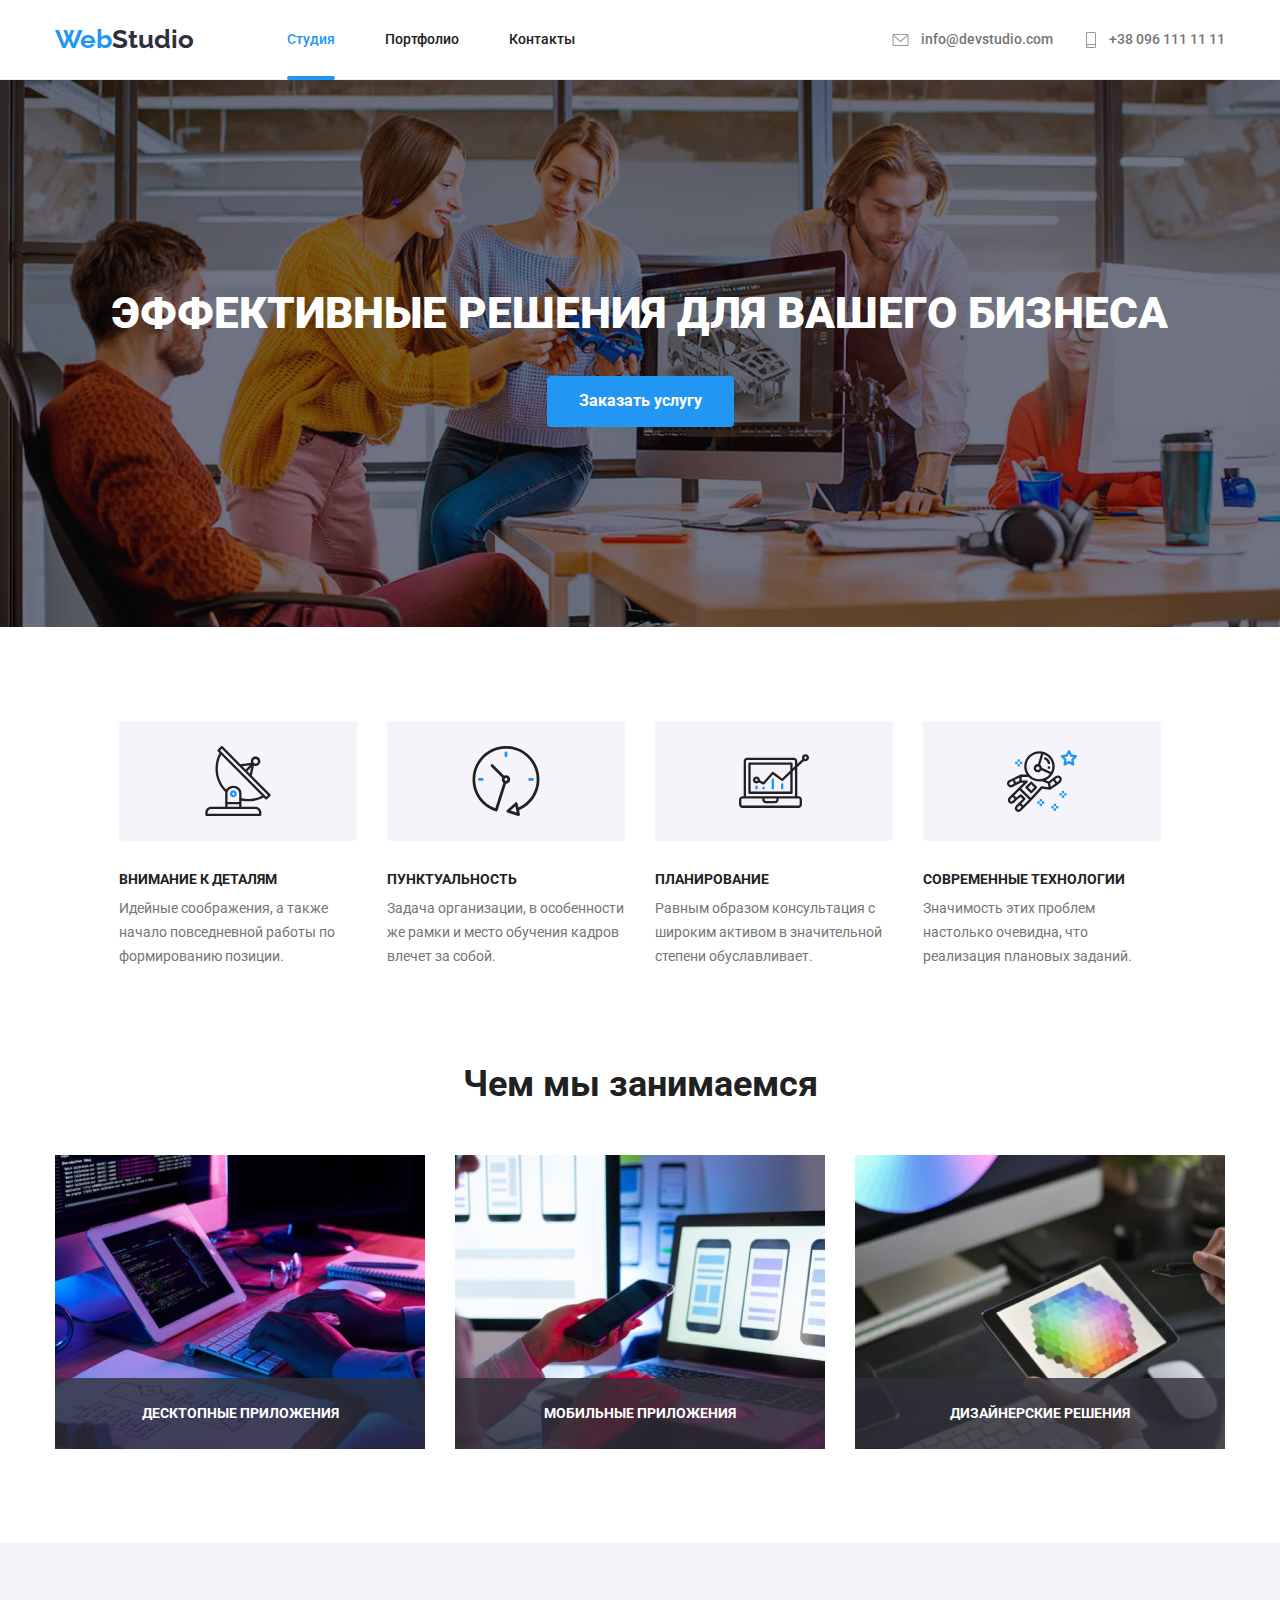
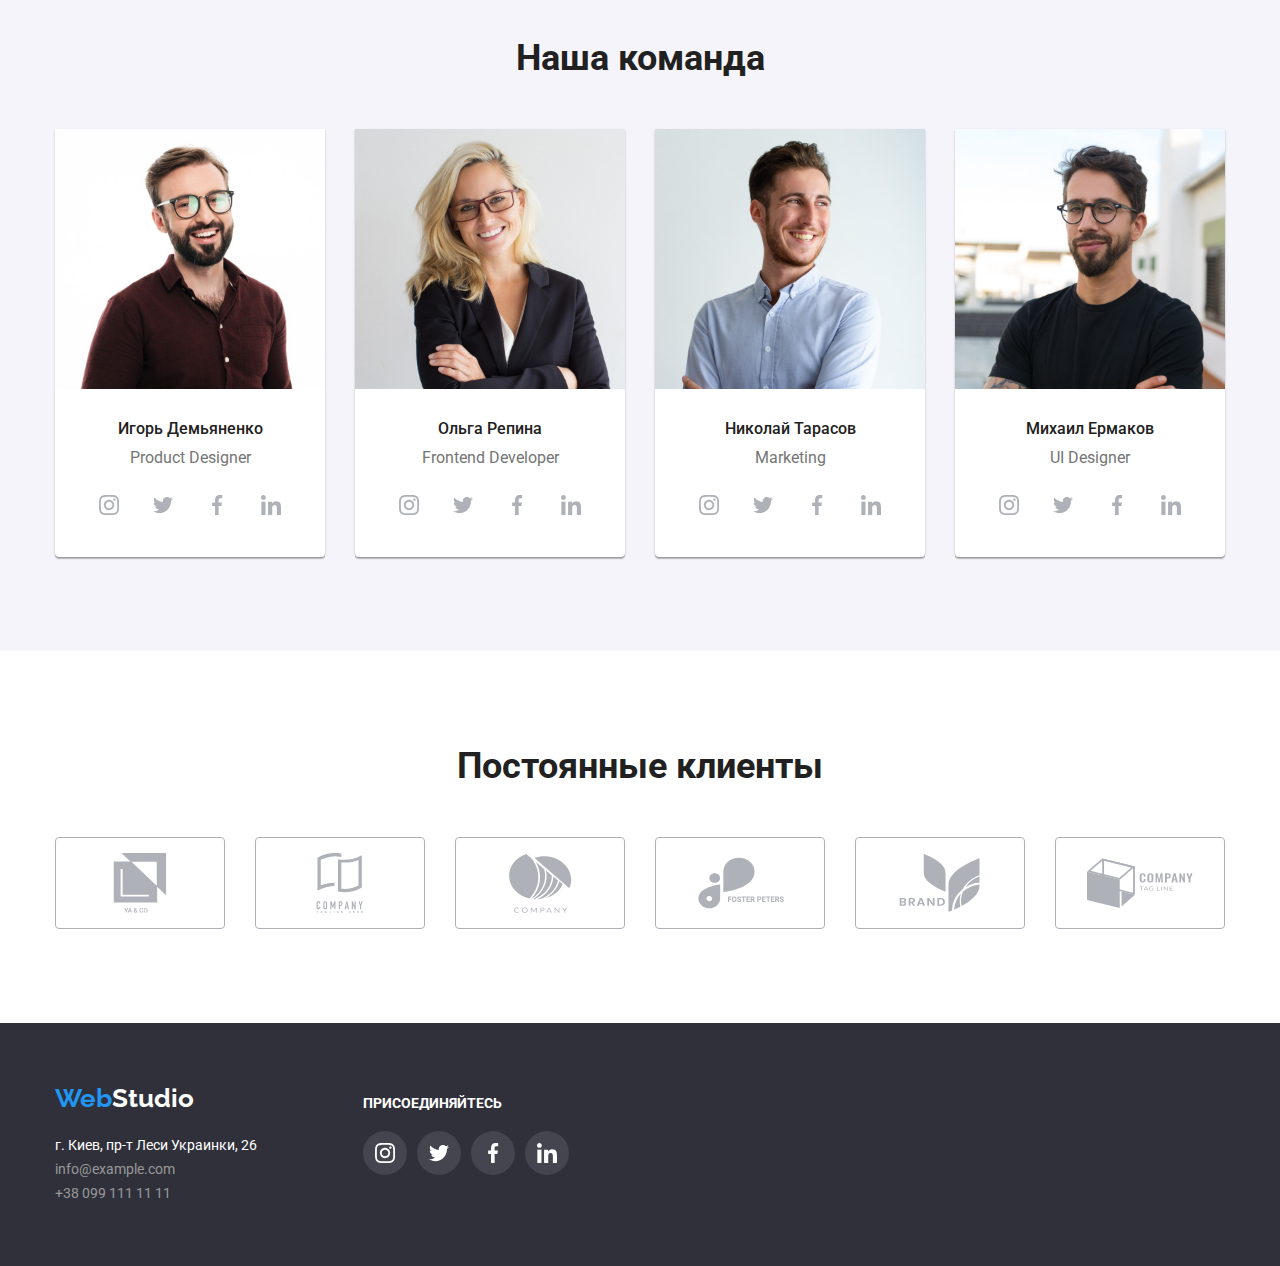
==== commit 1ab84d60: "h" ====
--- a/index.html
+++ b/index.html
@@ -17,39 +17,37 @@
     <link rel="stylesheet" href="css/styles.css" />
   </head>
   <body>
-    <header>
-      <div class="container header-bot-line">
-        <div class="header-top-container">
-          <a href="index.html" class="header-top-logo"
-            ><span class="logo1">Web</span><span class="logo2">Studio</span></a
+    <header class="header-bot-line">
+      <div class="container header-top-container">
+      <a href="index.html" class="header-top-logo"
+          ><span class="logo1">Web</span><span class="logo2">Studio</span></a
+        >
+        <nav class="header-top-nav">
+          <ul class="menu-box center">
+            <li class="menu-pad">
+              <a href="index.html" class="menu current">Студия</a>
+            </li>
+            <li class="menu-pad">
+              <a href="portfolio.html" class="menu">Портфолио</a>
+            </li>
+            <li class="menu-pad">
+              <a href="3.html" class="menu">Контакты</a>
+            </li>
+          </ul>
+        </nav>
+        <div class="header-con">
+          <a href=" " class="contact1 contact-pos">
+            <svg class="mail-icon" width="21px" height="16px">
+              <use href="./images/sprite.svg#envelope"></use>
+            </svg>
+            info@devstudio.com</a
           >
-          <nav class="header-top-nav">
-            <ul class="menu-box center">
-              <li class="menu-pad">
-                <a href="index.html" class="menu2">Студия</a>
-              </li>
-              <li class="menu-pad">
-                <a href="portfolio.html" class="menu1">Портфолио</a>
-              </li>
-              <li>
-                <a href="3.html" class="menu1">Контакты</a>
-              </li>
-            </ul>
-          </nav>
-          <div class="header-con">
-            <a href=" " class="contact1 contact-pos">
-              <svg class="mail-icon" width="21px" height="16px">
-                <use href="./images/sprite.svg#envelope"></use>
-              </svg>
-              info@devstudio.com</a
-            >
-            <a href=" " class="contact1">
-              <svg class="mail-icon" width="16px" height="24px">
-                <use href="./images/sprite.svg#smartphone"></use>
-              </svg>
-              +38 096 111 11 11</a
-            >
-          </div>
+          <a href=" " class="contact1">
+            <svg class="mail-icon" width="16px" height="24px">
+              <use href="./images/sprite.svg#smartphone"></use>
+            </svg>
+            +38 096 111 11 11</a
+          >
         </div>
       </div>
     </header>
@@ -120,7 +118,7 @@
       </section>
       <section class="section subject-section">
         <div class="container">
-          <h2 class="subject">Чем мы занимаемся</h2>
+          <h2 class="section-title">Чем мы занимаемся</h2>
           <ul class="subject-box center">
             <li class="subject-img">
               <img
@@ -157,7 +155,7 @@
       </section>
       <section class="section team-bg">
         <div class="container">
-          <h2 class="title-team">Наша команда</h2>
+          <h2 class="section-title">Наша команда</h2>
           <ul class="team-box">
             <li class="team">
               <img
@@ -332,71 +330,47 @@
       </section>
       <section class="section">
         <div class="container client-conteiner">
-          <h2 class="client-title">Постоянные клиенты</h2>
+          <h2 class="section-title">Постоянные клиенты</h2>
           <ul class="client-a-position">
             <li class="client-a-border">
               <a href="" class="client-a">
                 <svg class="client-a-icon">
-                  <use
-                    href="./images/sprite.svg#ya"
-                    width="106px"
-                    height="60px"
-                  ></use>
-                </svg>
-              </a>
-            </li>
-            <li class="client-a-border">
-              <a href="" class="client-a">
-                <svg class="client-a-icon">
-                  <use
-                    href="./images/sprite.svg#tagline-here"
-                    width="106px"
-                    height="60px"
-                  ></use>
-                </svg>
-              </a>
-            </li>
-            <li class="client-a-border">
-              <a href="" class="client-a">
-                <svg class="client-a-icon">
-                  <use
-                    href="./images/sprite.svg#company"
-                    width="106px"
-                    height="60px"
-                  ></use>
-                </svg>
-              </a>
-            </li>
-            <li class="client-a-border">
-              <a href="" class="client-a">
-                <svg class="client-a-icon">
-                  <use
-                    href="./images/sprite.svg#foster"
-                    width="106px"
-                    height="60px"
-                  ></use>
-                </svg>
-              </a>
-            </li>
-            <li class="client-a-border">
-              <a href="" class="client-a">
-                <svg class="client-a-icon">
-                  <use
-                    href="./images/sprite.svg#brand"
-                    width="106px"
-                    height="60px"
-                  ></use>
-                </svg>
-              </a>
-            </li>
-            <li class="client-a-border">
-              <a href="" class="client-a">
-                <svg class="client-a-icon">
-                  <use
-                    href="./images/sprite.svg#tagline"
-                    width="106px"
-                    height="60px"
-                  ></use>
+                  <use href="./images/sprite.svg#ya"></use>
+                </svg>
+              </a>
+            </li>
+            <li class="client-a-border">
+              <a href="" class="client-a">
+                <svg class="client-a-icon">
+                  <use href="./images/sprite.svg#tagline-here"></use>
+                </svg>
+              </a>
+            </li>
+            <li class="client-a-border">
+              <a href="" class="client-a">
+                <svg class="client-a-icon">
+                  <use href="./images/sprite.svg#company"></use>
+                </svg>
+              </a>
+            </li>
+            <li class="client-a-border">
+              <a href="" class="client-a">
+                <svg class="client-a-icon">
+                  <use href="./images/sprite.svg#foster"></use>
+                </svg>
+              </a>
+            </li>
+            <li class="client-a-border">
+              <a href="" class="client-a">
+                <svg class="client-a-icon">
+                  <use href="./images/sprite.svg#brand"></use>
+                </svg>
+              </a>
+            </li>
+            <li class="client-a-border">
+              <a href="" class="client-a">
+                <svg class="client-a-icon">
+                  <use href="./images/sprite.svg#tagline"></use>
                 </svg>
               </a>
             </li>
@@ -406,8 +380,8 @@
     </main>
     <footer>
       <div class="container">
-        <div class="footer-bot-container">
-          <div class="footer-logo-adre">
+        <div class="footer-elements-pos">
+          <div class="footer-bot-container">
             <a href="index.html" class="footer-bot-logo"
               ><span class="logo3">Web</span
               ><span class="logo4">Studio</span></a
@@ -451,8 +425,8 @@
               </li>
             </ul>
           </div>
-        </div>
       </div>
+        </div>
     </footer>
     <div class="backdrop is-hidden" data-modal>
       <div class="modal">
@@ -463,7 +437,6 @@
         </button>
       </div>
     </div>
-
     <script src="./js/modal.js"></script>
   </body>
-</html>
+</html>--- a/css/styles.css
+++ b/css/styles.css
@@ -26,11 +26,6 @@
   fill: var(--active-1-color);
 }
 
-.section {
-  padding-top: 94px;
-  padding-bottom: 94px;
-}
-
 body {
   font-family: "Roboto";
   color: var(--normal-color);
@@ -65,11 +60,85 @@
   height: auto;
 }
 
+
+button {
+  cursor: pointer;
+  outline: 0;
+  border-radius: 4px;
+  border-width: 0;
+  padding: 0;
+}
+
+.section-title {
+  font-weight: 700;
+  font-size: 36px;
+  line-height: 1.17;
+  text-align: center;
+  padding-bottom: 50px;
+}
+
+.section {
+  padding-top: 94px;
+  padding-bottom: 94px;
+}
+
+.visually-hidden {
+  position: absolute !important;
+  clip: rect(1px 1px 1px 1px);
+  clip: rect(1px, 1px, 1px, 1px);
+  padding: 0 !important;
+  border: 0 !important;
+  height: 1px !important;
+  width: 1px !important;
+  overflow: hidden;
+}
+
 /* ===================END GLOBAL============================================================================ */
 /* ===================START HEADER============================================================================ */
 
+header {
+  font-weight: 500;
+  font-size: 14px;
+  line-height: 1.2;
+}
+
+.header-top-container {
+  display: flex;
+  align-items: center;
+  justify-content: flex-start;
+  padding-top: 24px;
+  padding-bottom: 24px;
+}
+
+.header-top-logo {
+  display: flex;
+  align-items: center;
+  justify-content: flex-start;
+  text-decoration: none;
+}
+
+.header-top-nav {
+  display: flex;
+  align-items: center;
+  justify-content: flex-start;
+  margin-left: 93px;
+}
+
+.header-con {
+  display: flex;
+  align-items: center;
+  margin-left: auto;
+}
+
 .header-bot-line {
+  box-sizing: border-box;
   border-bottom: 1px solid var(--top-line-color);
+  width: 100%;
+}
+.logo-box {
+  border: 2px;
+  width: 145px;
+  height: 31px;
 }
 
 .logo1 {
@@ -94,46 +163,6 @@
   color: var(--background-color);
 }
 
-header {
-  font-weight: 500;
-  font-size: 14px;
-  line-height: 1.2;
-}
-
-.header-top-container {
-  display: flex;
-  align-items: center;
-  justify-content: flex-start;
-  padding-top: 24px;
-  padding-bottom: 24px;
-}
-
-.header-top-logo {
-  display: flex;
-  align-items: center;
-  justify-content: flex-start;
-  text-decoration: none;
-}
-
-.header-top-nav {
-  display: flex;
-  align-items: center;
-  justify-content: flex-start;
-  margin-left: 93px;
-}
-
-.header-con {
-  display: flex;
-  align-items: center;
-  margin-left: auto;
-}
-
-.logo-box {
-  border: 2px;
-  width: 145;
-  height: 31;
-}
-
 .menu-box {
   display: flex;
   list-style: none;
@@ -145,44 +174,38 @@
   margin-right: 50px;
 }
 
-.menu1 {
+.menu-pad:last-child {
+  margin-right: 0px;
+}
+
+.menu {
+  position: relative;
   text-decoration: none;
   color: var(--normal-color);
   transition: 250ms cubic-bezier(0.4, 0, 0.2, 1);
 }
 
-.menu2 {
+.current {
   text-decoration: none;
   color: var(--active-1-color);
 }
 
-.menu2::after {
+
+.current::after {
   display: block;
   content: "";
   position: absolute;
   margin-top: 28px;
-  width: 48px;
+  width: 100%;
   height: 4px;
   border-radius: 2px;
   flex-shrink: 0;
   background-color: var(--active-1-color);
 }
 
-.menu3 {
-  text-decoration: none;
+.menu:hover,
+.menu:focus {
   color: var(--active-1-color);
-}
-
-.menu3::after {
-  display: block;
-  content: "";
-  position: absolute;
-  margin-top: 28px;
-  width: 78px;
-  height: 4px;
-  border-radius: 2px;
-  flex-shrink: 0;
-  background-color: var(--active-1-color);
 }
 
 .mail-icon {
@@ -219,13 +242,43 @@
   fill: var(--active-1-color);
 }
 
-.menu1:hover,
-.menu1:focus {
-  color: var(--active-1-color);
-}
-
 /* ===================END HEADER============================================================================ */
 /* ===================START TITLE============================================================================ */
+
+.title {
+  font-weight: 900;
+  font-size: 44px;
+  line-height: 1.5;
+  text-align: center;
+  color: var(--white-text-color);
+  padding-bottom: 30px;
+  text-transform: uppercase;
+}
+
+.title-box {
+  list-style: none;
+  text-align: center;
+  width: 100%;
+  margin-right: auto;
+  margin-left: auto;
+}
+
+.button1 {
+  font-weight: 700;
+  font-size: 16px;
+  line-height: 1.9;
+  color: var(--white-text-color);
+  background-color: var(--active-1-color);
+  padding: 10px 32px;
+  transition: 250ms cubic-bezier(0.4, 0, 0.2, 1);
+}
+
+.button1:hover,
+.button1:focus {
+  color: var(--white-text-color);
+  background: var(--active-2-color);
+  outline: 0;
+}
 
 .title-bg {
   background-color: var(--background-color);
@@ -235,49 +288,9 @@
     ),
     url("../images/title-bg.jpg");
   background-size: cover;
+  width: 100%;
   padding-top: 200px;
   padding-bottom: 200px;
-}
-
-button {
-  cursor: pointer;
-  outline: 0;
-  border-radius: 4px;
-  border-width: 0;
-}
-.button1 {
-  font-weight: 700;
-  font-size: 16px;
-  line-height: 1.9;
-  color: var(--white-text-color);
-  background-color: var(--active-1-color);
-  padding: 10px 32px;
-  transition: 250ms cubic-bezier(0.4, 0, 0.2, 1);
-}
-
-.button1:hover,
-.button1:focus {
-  color: var(--white-text-color);
-  background: var(--active-2-color);
-  outline: 0;
-}
-
-.title {
-  font-weight: 900;
-  font-size: 44px;
-  line-height: 1.5;
-  text-align: center;
-  color: var(--white-text-color);
-  margin-bottom: 30px;
-  text-transform: none;
-}
-
-.title-box {
-  list-style: none;
-  text-align: center;
-  width: 700px;
-  margin-right: auto;
-  margin-left: auto;
 }
 
 /* ===================END TITLE============================================================================ */
@@ -292,14 +305,34 @@
 }
 
 .feature {
-  flex-basis: calc((100% - 120px) / 4);
+  flex-basis: calc((100% - 10px) / 5);
   margin-left: 30px;
   margin-top: 30px;
   border: 1px;
 }
 
+.feature-section {
+  padding-bottom: 47px;
+}
+
+.feature-icon-box {
+  display: flex;
+  justify-content: center;
+  align-items: center;
+  width: 100%;
+  height: 120px;
+  background: var(--bg-team-color);
+  border-radius: 4px;
+  margin-bottom: 30px;
+}
+
+.feature-icon {
+  width: 70px;
+  height: 70px;
+}
+
 .feature-title {
-  text-transform: initial;
+  text-transform: uppercase;
   border: 1px;
   font-weight: 700;
   font-size: 14px;
@@ -314,26 +347,6 @@
   color: var(--description-color);
 }
 
-.feature-icon-box {
-  display: flex;
-  justify-content: center;
-  align-items: center;
-  width: 270px;
-  height: 120px;
-  background: var(--bg-team-color);
-  border-radius: 4px;
-  margin-bottom: 30px;
-}
-
-.feature-icon {
-  width: 70;
-  height: 70px;
-}
-
-.feature-section {
-  padding-bottom: 47px;
-}
-
 /* ===================END FEATURE============================================================================ */
 /* ===================START IMG WORK============================================================================ */
 
@@ -348,6 +361,7 @@
 .subject-section {
   padding-top: 47px;
 }
+
 
 .subject-box {
   display: flex;
@@ -369,7 +383,6 @@
   left: 0;
   bottom: 0;
   width: 100%;
-  height: 70px;
   text-align: center;
   background-color: rgba(47, 48, 58, 0.8);
 }
@@ -379,13 +392,9 @@
   font-size: 14px;
   line-height: 1.17;
   color: var(--white-text-color);
-  margin-top: 27px;
-  width: 205;
-  height: 16px;
-}
-
-.subject-size {
-  margin-right: 30px;
+  padding-top: 27px;
+  padding-bottom: 27px;
+  text-transform: uppercase;
 }
 
 /* ===================END IMG WORK============================================================================ */
@@ -399,10 +408,6 @@
   padding: 50px;
 }
 
-.team-bg {
-  background-color: var(--bg-team-color);
-}
-
 .team-box {
   display: flex;
   flex-wrap: wrap;
@@ -415,25 +420,6 @@
   flex-basis: calc((100% - 120px) / 4);
   margin-left: 30px;
   margin-top: 30px;
-}
-
-.team-title {
-  font-size: 16px;
-  font-weight: 500;
-  line-height: 1.2;
-  margin-bottom: 10px;
-}
-
-.team-text-position {
-  text-align: center;
-  margin-top: 30px;
-  margin-bottom: 30px;
-}
-
-.team-subtitle {
-  font-size: 16px;
-  line-height: 1.2;
-  color: var(--description-color);
 }
 
 .team-box .team {
@@ -447,12 +433,6 @@
   background-color: var(--white-text-color);
 }
 
-.team-a-position {
-  display: flex;
-  justify-content: center;
-  margin-top: 16px;
-}
-
 .team-a-border {
   display: flex;
   justify-content: center;
@@ -461,8 +441,15 @@
   width: 44px;
   height: 44px;
   background-color: var(--white-text-color);
+  transition: 250ms cubic-bezier(0.4, 0, 0.2, 1);
+}
+
+.team-a-icon-pos {
   margin-right: 10px;
-  transition: 250ms cubic-bezier(0.4, 0, 0.2, 1);
+}
+
+.team-a-icon-pos:last-child {
+  margin-right: 0px;
 }
 
 .team-a-icon {
@@ -471,12 +458,42 @@
 
 .team-a-border:hover,
 .team-a-border:focus {
+  outline: none;
   background-color: var(--active-1-color);
 }
 
 .team-a-border:hover .team-a-icon,
 .team-a-border:focus .team-a-icon {
   fill: var(--white-text-color);
+}
+
+.team-text-position {
+  text-align: center;
+  padding-top: 30px;
+  padding-bottom: 30px;
+}
+
+.team-a-position {
+  display: flex;
+  justify-content: center;
+  margin-top: 16px;
+}
+
+.team-title {
+  font-size: 16px;
+  font-weight: 500;
+  line-height: 1.2;
+  margin-bottom: 10px;
+}
+
+.team-subtitle {
+  font-size: 16px;
+  line-height: 1.2;
+  color: var(--description-color);
+}
+
+.team-bg {
+  background-color: var(--bg-team-color);
 }
 
 /* ===================END TEAM============================================================================ */
@@ -496,13 +513,13 @@
   flex-wrap: wrap;
   list-style: none;
   margin-right: -30px;
-  margin-bottom: -30px;
+  margin-top: -30px;
 }
 
 .client-a-border {
   flex-basis: calc((100% - 180px) / 6);
   margin-right: 30px;
-  margin-bottom: 30px;
+  margin-top: 30px;
   border-radius: 4px;
   height: 92px;
   border: 1px solid var(--icon-color-1);
@@ -527,14 +544,16 @@
 }
 
 .client-a-border:hover,
-.client-a-border:focus {
+.client-a:focus {
+  outline: none;
   border: 1px solid var(--active-1-color);
 }
 
 .client-a-border:hover .client-a-icon,
-.client-a-border:focus .client-a-icon {
+.client-a:focus .client-a-icon {
   fill: var(--active-1-color);
 }
+
 
 /* ===================END CLIENTS============================================================================ */
 /* ===================START PORTFOLIO============================================================================ */
@@ -557,9 +576,12 @@
 }
 
 .button-portfolio {
-  margin-left: 8px;
-}
-
+  margin-right: 8px;
+}
+
+.button-portfolio:last-child {
+  margin-right: 0px;
+}
 
 .button2:hover,
 .button2:focus {
@@ -581,12 +603,23 @@
   flex-basis: calc((100% - 90px) / 3);
   margin-left: 30px;
   margin-top: 30px;
+}
+
+.project-a {
+  display: block;
   transition: 250ms cubic-bezier(0.4, 0, 0.2, 1);
-}
-
-.project:hover {
+  text-decoration: none;
+}
+
+.project-a:hover,
+.project-a:focus {
   box-shadow: 0px 1px 1px rgba(0, 0, 0, 0.12), 0px 4px 4px rgba(0, 0, 0, 0.06),
     1px 4px 6px rgba(0, 0, 0, 0.16);
+}
+
+.project-a:focus {
+  outline: none;
+  border: 1px solid var(--active-1-color);
 }
 
 .border-text-project {
@@ -594,25 +627,7 @@
   border-right: 1px var(--bg-card-port-color);
   border-bottom: 1px var(--bg-card-port-color);
   box-sizing: border-box;
-}
-
-.project-text-pos {
-  margin-bottom: 20px;
-  margin-left: 24px;
-  margin-bottom: 20px;
-  padding-top: 20px;
-}
-
-.project-title {
-  font-weight: 700;
-  font-size: 18px;
-  line-height: 2;
-}
-
-.project-subtitle {
-  font-size: 16px;
-  line-height: 1.9;
-  color: var(--description-color);
+  padding: 20px 24px;
 }
 
 .box-overlay {
@@ -630,7 +645,7 @@
   top: 0;
   left: 0;
   width: 100%;
-  height: 294px;
+  height: 100%;
   background-color: rgba(33, 150, 243, 0.9);
   transform: translatey(100%);
   transition: transform 250ms cubic-bezier(0.4, 0, 0.2, 1);
@@ -644,15 +659,29 @@
   padding: 63px 24px;
 }
 
-.box-overlay:focus .overlay,
-.box-overlay:hover .overlay {
+.box-overlay:hover .overlay,
+.box-overlay:focus .overlay {
   transform: translatey(0);
 }
 
-.project:focus .overlay,
-.project:hover .overlay {
+.project-a:hover .overlay,
+.project-a:focus .overlay {
   transform: translatey(0);
 }
+
+.project-title {
+  font-weight: 700;
+  font-size: 18px;
+  line-height: 2;
+  color: var(--normal-color);
+}
+
+.project-subtitle {
+  font-size: 16px;
+  line-height: 1.9;
+  color: var(--description-color);
+}
+
 
 /* ===================END PORTFOLIO============================================================================ */
 /* ===================START FOOTER============================================================================ */
@@ -661,13 +690,10 @@
   font-size: 14px;
   line-height: 1.7;
   color: var(--white-text-color);
-  position: absolute;
   background: var(--background-color);
-  left: 0px;
-  right: 0px;
-}
-
-.footer-bot-container {
+}
+
+.footer-elements-pos {
   display: flex;
   flex-wrap: wrap;
   list-style: none;
@@ -677,30 +703,37 @@
   padding-bottom: 60px;
 }
 
+.footer-bot-container {
+  flex-basis: calc((50% - 45px) / 2);
+  margin-right: 30px;
+  text-decoration: none;
+}
+
+.footer-social {
+  flex-basis: calc((50% - 45px) / 2);
+  margin-right: 30px;
+  display: flex;
+  flex-direction: column;
+}
+
+.footer-bot-email {
+  flex-basis: calc(50% - 15px);
+}
+
 .footer-bot {
   position: relative;
   display: flex;
 }
 
 .footer-bot-logo {
-  display: flex;
-  align-items: center;
-  justify-content: flex-start;
+  display: inline-flex;
   text-decoration: none;
   margin-bottom: 20px;
 }
 
-.footer-logo-adre {
-  flex-basis: calc((50% - 30px) / 2);
-  margin-right: 30px;
-  margin-bottom: 30px;
-}
-
-.footer-bot-adre {
-  display: flex;
-  align-items: center;
+.footer-social-position {
+  display: flex;
   justify-content: flex-start;
-  text-decoration: none;
 }
 
 .logo3 {
@@ -737,29 +770,19 @@
 
 .address {
   font-style: normal;
-  display: flex;
+  display: inline-flex;
   justify-content: flex-start;
   flex-direction: column;
 }
 
-.footer-social {
-  flex-basis: calc((50% - 30px) / 2);
-  margin-right: 30px;
-  margin-bottom: 30px;
-}
-
 .footer-social-head {
   font-weight: 700;
   font-size: 14px;
   line-height: 1.17;
+  text-transform: uppercase;
   color: var(--white-text-color);
   margin-top: 12px;
   margin-bottom: 20px;
-}
-
-.footer-social-position {
-  display: flex;
-  justify-content: flex-start;
 }
 
 .footer-social-border {
@@ -775,11 +798,12 @@
 }
 
 .footer-social-icon {
-  fill: var(--icon-color-1);
+  fill: var(--white-text-color);
 }
 
 .footer-social-border:hover,
 .footer-social-border:focus {
+  outline: none;
   background-color: var(--active-1-color);
 }
 
@@ -788,6 +812,70 @@
   fill: var(--white-text-color);
 }
 
+.footer-btn {
+  background-color: var(--active-1-color);
+}
+.footer-mail-title {
+  font-weight: 700;
+  font-size: 14px;
+  line-height: 1.17;
+  text-transform: uppercase;
+  color: var(--white-text-color);
+  margin-top: 10px;
+  margin-bottom: 20px;
+}
+
+.footer-btn-icon {
+  fill: var(--white-text-color);
+  flex-grow: 1;
+  margin-left: 10px;
+}
+
+.footer-btn-span {
+  font-weight: 700;
+  font-size: 16px;
+  line-height: 1.88;
+  color: var(--white-text-color);
+  display: inline-flex;
+  justify-content: center;
+  align-items: center;
+  padding: 10px 28px;
+}
+
+.footer-email {
+  background-color: var(--background-color);
+  border-radius: 4px;
+  border: 1px solid rgba(255, 255, 255, 0.3);;
+  filter: drop-shadow(0px 4px 4px rgba(0, 0, 0, 0.15));
+  width: 100%;
+  height: 100%;
+  padding: 15px 16px;
+  color: var(--white-text-color);
+}
+
+.footer-email:focus {
+  outline: none;
+  border-color: var(--active-1-color);
+}
+
+.footer-email:focus:not(:placeholder-shown):valid {
+  outline: none;
+  border-color: green;
+}
+
+.footer-email:focus:not(:placeholder-shown):invalid {
+  outline: none;
+  border-color: red;
+}
+
+.footer-submit {
+  display: flex;
+}
+
+.content {
+  flex-grow: 10;
+  margin-right: 12px;
+}
 /* ===================END FOOTER============================================================================ */
 
 .backdrop {
@@ -806,7 +894,6 @@
 .backdrop.is-hidden {
   opacity: 0;
   visibility: hidden;
-  pointer-events: none;
 }
 
 .modal {
@@ -816,7 +903,153 @@
   transform: translate(-50%, -50%);
   width: 528px;
   height: 580px;
+  padding: 40px;
   background-color: #ffffff;
+}
+
+
+.modal-page {
+  display: flex;
+  flex-direction: column;
+}
+
+.title-modal {
+  font-weight: 700;
+  font-size: 20px;
+  line-height: 1.17;
+  color: var(--normal-color);
+  text-align: center;
+  margin-bottom: 12px;
+}
+
+.modal-form-input {
+  border: 1px solid rgba(33, 33, 33, 0.2);
+  box-sizing: border-box;
+  border-radius: 4px;
+  height: 40px;
+  width: 100%;
+  padding: 12px 42px;
+  transition: border-color 250ms cubic-bezier(0.4, 0, 0.2, 1);
+}
+
+.modal-icon-input {
+  position: absolute;
+  top: 75%;
+  transform: translateY(-75%);
+  left: 15px;
+  width: 18px;
+  height: 18px;
+  fill: var(--description-color);
+}
+
+.modal-form-input:focus {
+  outline: none;
+  border-color: var(--active-1-color);
+}
+
+.modal-form-input:focus + .modal-icon-input {
+  fill: var(--active-1-color);
+}
+
+.modal-form-input:focus:not(:placeholder-shown):valid {
+  outline: none;
+  border-color: green;
+}
+
+.modal-form-input:focus:not(:placeholder-shown):invalid {
+  outline: none;
+  border-color: red;
+}
+
+.modal-form-span {
+  color: var(--description-color);
+  position: relative;
+}
+
+.modal-form-span + .modal-form-span {
+  margin-top: 10px;
+}
+
+.modal-form-mes {
+  width: 100%;
+  height: 120px;
+  resize: none;
+  margin-top: 4px;
+  padding: 12px 16px;
+  border: 1px solid rgba(33, 33, 33, 0.2);
+  box-sizing: border-box;
+  border-radius: 4px;
+}
+
+.modal-form-mes:focus {
+  outline: none;
+  border-color: var(--active-1-color);
+}
+
+.modal-checkbox {
+  position: relative;
+  margin-top: 20px;
+  padding-left: 14px;
+}
+
+.modal-checkbox-text {
+  display: flex;
+  align-items: center;
+  font-weight: 400;
+  font-size: 14px;
+  line-height: 1.17;
+  color: var(--description-color);
+}
+
+.modal-checkbox-text::before {
+  position: relative;
+  display: block;
+  content: "";
+  width: 16px;
+  height: 15px;
+  cursor: pointer;
+  border: 1px solid var(--normal-color);
+}
+
+.modal-checkbox-text-a {
+  display: inline;
+  height: 24px;
+  width: 400px;
+  color: var(--active-1-color);
+}
+
+.modal-checkbox-input {
+  position: absolute;
+  bottom: 0;
+  left: 20px;
+}
+
+.modal-icon-checkbox {
+  position: absolute;
+  top: 50%;
+  transform: translateY(-50%);
+  left: 17px;
+  width: 11px;
+  height: 8px;
+  fill: var(--white-text-color);
+  cursor: pointer;
+}
+
+.modal-checkbox-input:checked + .modal-checkbox-text::before {
+  background-color: var(--active-1-color);
+  border: 1px solid var(--active-1-color);
+}
+
+.modal-checkbox-input:focus + .modal-checkbox-text::before {
+  outline: 1px solid var(--active-1-color);
+}
+
+.modal-checkbox-text-size{
+  font-size: 14px;
+  height: 24px;
+  flex-grow: 1;
+  margin-left: 10px;
+  margin-top: 8px;
 }
 
 .close-btn {
@@ -834,3 +1067,23 @@
   cursor: pointer;
   padding: 0;
 }
+
+.modal-btn {
+  width: 200px;
+  padding: 10px 55px;
+  border-radius: 4px;
+  align-self: center;
+  margin-top: 30px;
+  font-weight: 700;
+  font-size: 16px;
+  line-height: 1.9;
+  background-color: var(--active-1-color);
+  color: var(--white-text-color);
+  box-shadow: 0px 4px 4px rgba(0, 0, 0, 0.15);
+}
+
+.modal-btn:hover
+.modal-btn:focus {
+  background-color: var(--active-2-color);
+  box-shadow: 0px 4px 4px rgba(0, 0, 0, 0.15);
+}